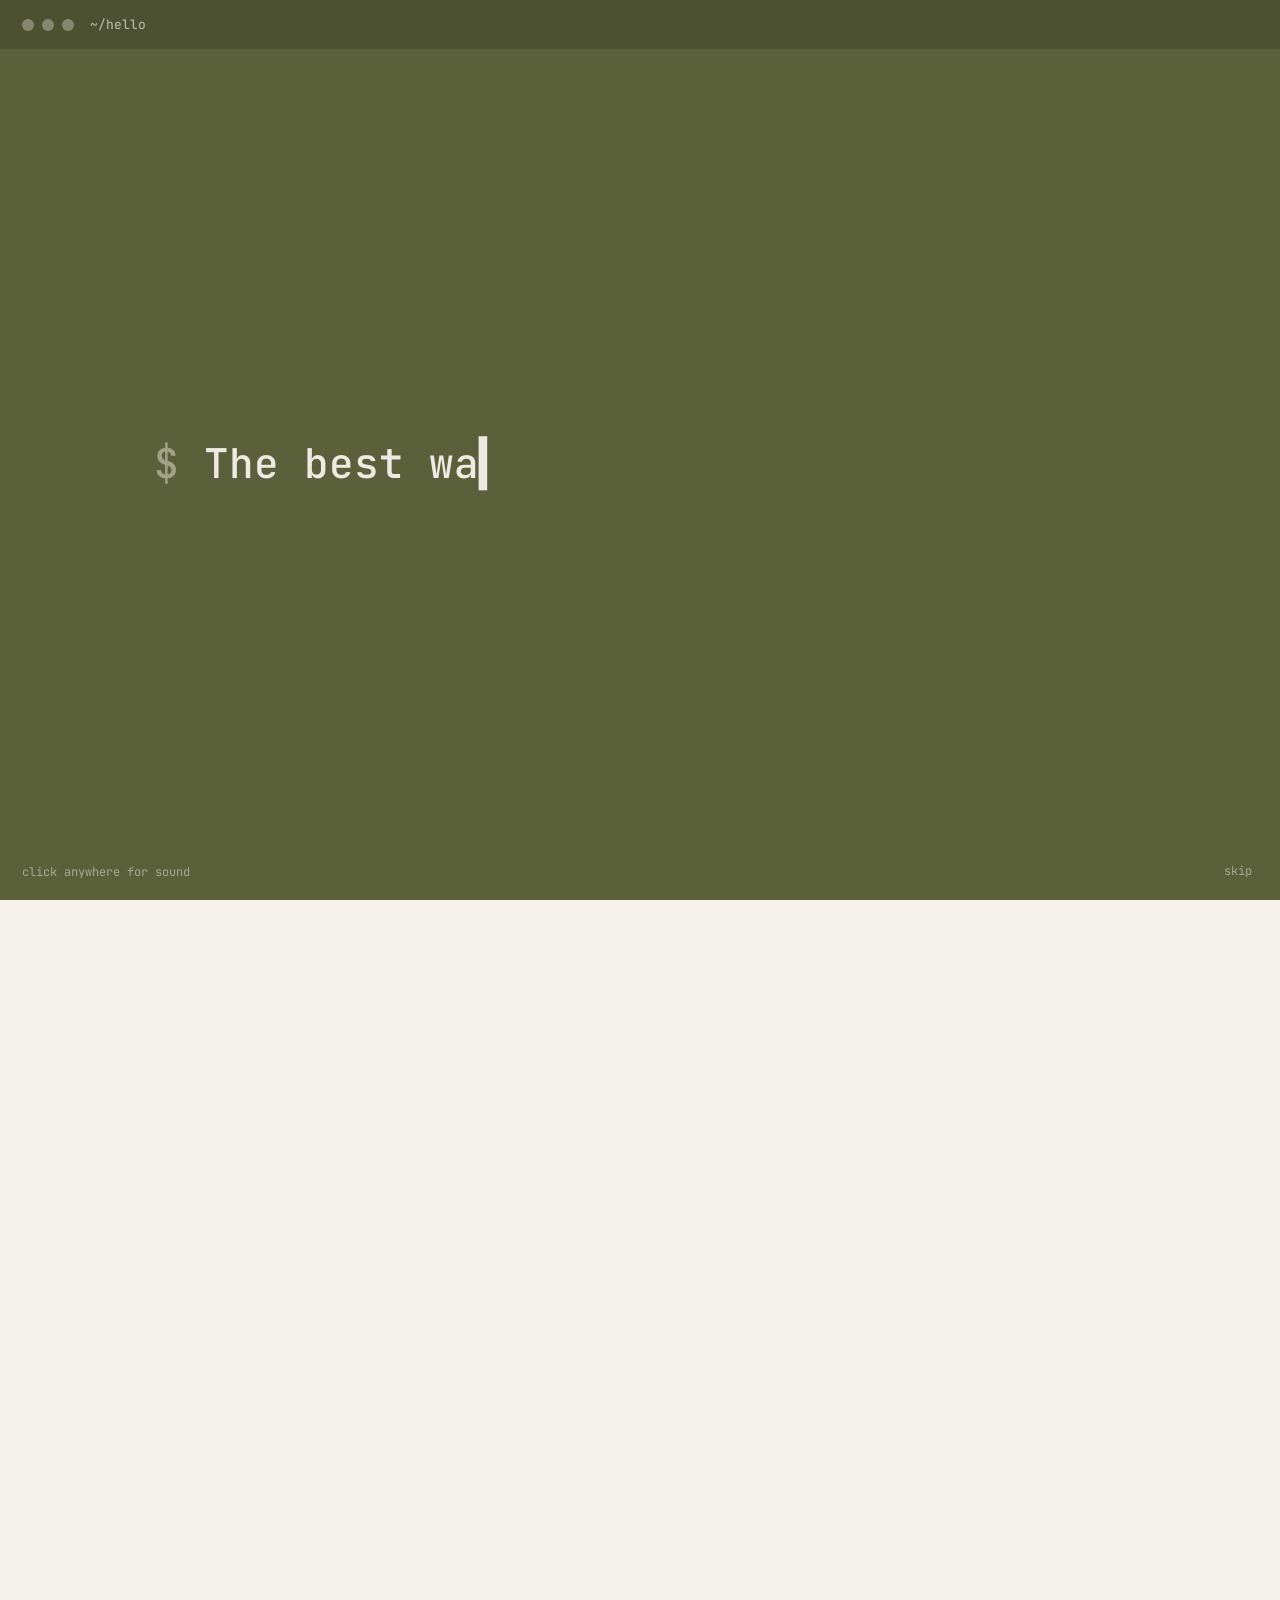
==== index.html @ f558d606 "Home: doors note adds 'then scroll to the bottom' Co-Authored-By: Claude Fable 5.1 <noreply@anthropi" ====
<!doctype html>
<html lang="en">
<head>
<meta charset="utf-8" />
<meta name="viewport" content="width=device-width, initial-scale=1" />
<title>Samahith</title>
<meta name="description" content="Samahith: biology, hardware, software. I like to learn new things." />
<meta property="og:type" content="website" />
<meta property="og:url" content="https://samahith.me/" />
<meta property="og:title" content="Samahith" />
<meta property="og:description" content="Samahith: biology, hardware, software. I like to learn new things." />
<meta property="og:image" content="https://samahith.me/assets/og.png" />
<meta property="og:image:width" content="1200" />
<meta property="og:image:height" content="630" />
<meta name="twitter:card" content="summary_large_image" />
<meta name="twitter:image" content="https://samahith.me/assets/og.png" />
<link rel="icon" href="data:image/svg+xml,%3Csvg xmlns='http://www.w3.org/2000/svg' viewBox='0 0 32 32'%3E%3Crect width='32' height='32' rx='7' fill='%235a613a'/%3E%3Ctext x='16' y='22' text-anchor='middle' font-family='monospace' font-size='16' fill='%23f3f1ea'%3E@%3C/text%3E%3C/svg%3E" />
<link rel="preconnect" href="https://fonts.googleapis.com" />
<link rel="preconnect" href="https://fonts.gstatic.com" crossorigin />
<link href="https://fonts.googleapis.com/css2?family=Anybody:wdth,wght@50..150,300..900&family=JetBrains+Mono:wght@400;500&family=Happy+Monkey&display=swap" rel="stylesheet" />
<link rel="stylesheet" href="css/site.css?v=73" />
<script>try{if(!sessionStorage.getItem("introSeen")||location.search.includes("intro"))document.documentElement.classList.add("intro-on")}catch(e){}</script>
</head>
<body>

<nav class="nav mono">
  <a href="#top" class="nav-home">samahith</a>
  <span class="nav-links">
    <a href="bio/" data-c="bio"><i></i>bio</a>
    <a href="hardware/" data-c="hw"><i></i>hardware</a>
    <a href="software/" data-c="sw"><i></i>software</a>
  </span>
</nav>

<div class="mn" id="mn">
  <button class="mn-btn" id="mn-btn" type="button" aria-label="Menu" aria-expanded="false" aria-controls="mn-list"><i></i><i></i><i></i></button>
  <ul class="mn-list" id="mn-list" hidden>
    <li><button type="button" data-p="changelog">Changelog</button></li>
    <li><button type="button" data-p="advice">Advice</button></li>
    <li><button type="button" data-p="important">Important</button></li>
    <li><button type="button" data-p="outlets">Intellectual outlets</button></li>
    <li><button type="button" data-p="words">Random words</button></li>
  </ul>
</div>
<!-- ───────────────────────────── home ───────────────────────────── -->
<header id="top" class="hero">
  <div class="hero-text">
    <div class="polaroids" aria-label="Photos">
      <figure class="pol p1"><img src="assets/polaroids/1.jpg?v=2" alt="" onerror="this.remove()" /></figure>
      <figure class="pol p2"><img src="assets/polaroids/2.jpg?v=2" alt="" onerror="this.remove()" /></figure>
      <figure class="pol p3"><img src="assets/polaroids/3.jpg?v=2" alt="" onerror="this.remove()" /></figure>
      <figure class="pol p4"><img src="assets/polaroids/4.jpg?v=2" alt="" onerror="this.remove()" /></figure>
      <figure class="pol p5"><img src="assets/polaroids/5.jpg?v=2" alt="" onerror="this.remove()" /></figure>
    </div>
    <p class="kicker mono">hi, i'm</p>
    <h1 id="name" aria-label="Samahith"><span class="line" data-word="Samahith">Samahith</span><svg class="swash" viewBox="0 0 600 60" preserveAspectRatio="none" aria-hidden="true"><path d="M6 38 C 90 18, 170 52, 250 34 S 400 16, 470 30 S 560 44, 594 22" /></svg><svg class="spark" viewBox="0 0 40 40" aria-hidden="true"><path d="M20 2 L22 17 L38 20 L22 23 L20 38 L18 23 L2 20 L18 17 Z" /></svg></h1>
    <p class="about"><b>I like to learn new things and build.</b></p>
    <p class="desc">Seattle/SF. ece @ uw. hmu if ur doing anything random or crazy. usually working out at the IMA, reading, or on some random side quest. <a class="mail" href="mailto:samahith@uw.edu">samahith@uw.edu</a></p>
    <p class="now"><span class="k mono">building:</span> <b>propel</b>, a marketing and finance workspace for small technical teams</p>
    <p class="demos"><span class="k mono">propel demos:</span> <a href="https://youtu.be/bILMYOQRC60" target="_blank" rel="noopener">demo 1 <span aria-hidden="true">↗</span></a> <span class="dot" aria-hidden="true">·</span> <a href="https://youtu.be/j19DnUUM4wg" target="_blank" rel="noopener">demo 2 <span aria-hidden="true">↗</span></a></p>
    <div class="links">
      <a class="pill" href="https://github.com/MowkE" target="_blank" rel="noopener"><svg viewBox="0 0 16 16" aria-hidden="true"><path fill="currentColor" d="M8 0C3.58 0 0 3.58 0 8c0 3.54 2.29 6.53 5.47 7.59.4.07.55-.17.55-.38 0-.19-.01-.82-.01-1.49-2.01.37-2.53-.49-2.69-.94-.09-.23-.48-.94-.82-1.13-.28-.15-.68-.52-.01-.53.63-.01 1.08.58 1.23.82.72 1.21 1.87.87 2.33.66.07-.52.28-.87.51-1.07-1.78-.2-3.64-.89-3.64-3.95 0-.87.31-1.59.82-2.15-.08-.2-.36-1.02.08-2.12 0 0 .67-.21 2.2.82.64-.18 1.32-.27 2-.27.68 0 1.36.09 2 .27 1.53-1.04 2.2-.82 2.2-.82.44 1.1.16 1.92.08 2.12.51.56.82 1.27.82 2.15 0 3.07-1.87 3.75-3.65 3.95.29.25.54.73.54 1.48 0 1.07-.01 1.93-.01 2.2 0 .21.15.46.55.38A8.013 8.013 0 0016 8c0-4.42-3.58-8-8-8z"/></svg>github</a>
      <a class="pill" id="linkedin" href="https://www.linkedin.com/in/samahith-thellakal-50a3a5290/" target="_blank" rel="noopener"><svg viewBox="0 0 16 16" aria-hidden="true"><path fill="currentColor" d="M0 1.15C0 .52.52 0 1.15 0h13.7C15.48 0 16 .52 16 1.15v13.7c0 .63-.52 1.15-1.15 1.15H1.15C.52 16 0 15.48 0 14.85V1.15zm4.94 12.24V6.17H2.54v7.22h2.4zM3.74 5.18c.84 0 1.36-.55 1.36-1.25-.02-.71-.52-1.25-1.34-1.25-.82 0-1.36.54-1.36 1.25 0 .7.52 1.25 1.33 1.25h.01zm4.91 8.21V9.36c0-.22.02-.43.08-.59.17-.43.57-.88 1.23-.88.87 0 1.21.66 1.21 1.63v3.87h2.4V9.25c0-2.22-1.18-3.25-2.76-3.25-1.28 0-1.84.7-2.16 1.2v.03h-.02l.02-.03V6.17h-2.4c.03.68 0 7.22 0 7.22h2.4z"/></svg>linkedin</a>
      <a class="pill" href="https://www.instagram.com/moke.o_o/" target="_blank" rel="noopener"><svg viewBox="0 0 16 16" aria-hidden="true"><rect x="1.5" y="1.5" width="13" height="13" rx="3.8" fill="none" stroke="currentColor" stroke-width="1.5"/><circle cx="8" cy="8" r="3" fill="none" stroke="currentColor" stroke-width="1.5"/><circle cx="11.9" cy="4.1" r="0.9" fill="currentColor"/></svg>instagram</a>
      <a class="pill resume" href="assets/samahith-resume.pdf" target="_blank" rel="noopener"><svg viewBox="0 0 16 16" aria-hidden="true"><path fill="none" stroke="currentColor" stroke-width="1.5" d="M4 1.5h5.5L13 5v9.5H4z M9.5 1.5V5H13 M6.5 8.5h4 M6.5 11h4"/></svg>resume</a>
    </div>
    <button class="sq-open" id="sq-open" type="button" aria-haspopup="dialog"><span>sidequest recs</span><b>pin one here →</b></button>
  </div>

  <div class="term" id="term">
    <div class="term-bar mono"><i></i><i></i><i></i><span>~/snoopy.gif</span></div>
    <img src="assets/snoopy.gif" alt="ASCII art Snoopy dancing" width="832" height="735" />
    <div class="term-foot mono"><span>$ my brain is shifting</span><span class="term-hint">click for a quote</span><span class="caret">▍</span></div>
  </div>

  <p class="doors-note" aria-hidden="true"><span>Pick one to see my full resume and projects in each field, then scroll to the bottom</span><svg viewBox="0 0 120 60"><path d="M6 10 C 40 6, 78 14, 96 44" /><path d="M84 40 L97 47 L99 32" /></svg></p>
  <div class="doors">
    <div class="door" data-c="bio"><span class="mono">01</span><b><a class="door-link" href="bio/">bio</a></b><ul class="wins"><li><a class="wl" href="https://www.sciencedirect.com/science/article/abs/pii/S0960894X25000721" target="_blank" rel="noopener">Publication</a> (IF 2.2)</li><li>Incoming publication, <i>Nature BME</i> (IF 26.3)</li><li><a class="wl" href="https://acs.digitellinc.com/p/s/discovery-synthesis-and-optimization-of-5-phenylisoxazole-based-covalent-inhibitors-targeting-g12c-mutant-kras-for-the-treatment-of-cancer-poster-board-607-606815" target="_blank" rel="noopener">3 conferences</a>: ACS, WCBSURC, SCCUR</li></ul><p class="door-cta">Click to see my resume <span aria-hidden="true">→</span></p></div>
    <div class="door" data-c="hw"><span class="mono">02</span><b><a class="door-link" href="hardware/">hardware</a></b><ul class="wins"><li><a class="wl" href="https://www.thebluealliance.com/team/9470" target="_blank" rel="noopener">FRC Einstein appearance</a> (5th in the world)</li><li><a class="wl" href="https://www.thebluealliance.com/team/9470" target="_blank" rel="noopener">Archimedes, SVDE and HMBDE winners</a> · NorCal DCMP finalist</li><li>Worked @ Founders Inc. startups</li></ul><p class="door-cta">Click to see my resume <span aria-hidden="true">→</span></p></div>
    <div class="door" data-c="sw"><span class="mono">03</span><b><a class="door-link" href="software/">software</a></b><ul class="wins"><li class="wins-note">Not many wins yet. That's gonna change soon tho.</li><li>Won DubHacks 2026 with Octaby, an assistive haptic wristband</li><li>YC 10% email · YC Startup School · a16z Speedrun Alpha interview</li><li>Worked @ 2 YC companies</li><li>Fun side projects and research</li></ul><p class="door-cta">Click to see my resume <span aria-hidden="true">→</span></p></div>
  </div>
</header>

<section class="also" aria-label="Also">
  <h2>Also</h2>
  <div class="also-grid">
    <div>
      <p class="also-k mono">service &amp; teaching</p>
      <ul>
        <li><b>Friends of Children with Special Needs</b> · Tutored classes with interactive methods and helped run a play, a musical and an advocacy fair. Grades 10–11.</li>
        <li><b>SpiritedPlayLabs</b> · Designed and set up monthly sensory playgrounds and tutored weekly through play. Grade 9.</li>
        <li><b>American Cancer Society club</b> · Cofounded the school chapter: monthly cancer-awareness posters and fundraisers with NHS and Oh Chai for a DIPG charity. Grades 11–12.</li>
        <li><b>Red Cross Club</b> · Outreach officer: blood drives, first-aid lessons and interschool events, 15 in all. Grades 9–10.</li>
      </ul>
    </div>
    <div>
      <p class="also-k mono">conferences &amp; stuff</p>
      <ul>
        <li><b>Published in <em>Bioorganic &amp; Medicinal Chemistry Letters</em></b> · coauthor, C-19 andrographolide analogs in colon and breast cancer cells (2025)</li>
        <li><b>Y Combinator Startup School 2026</b></li>
        <li><b>American Chemical Society Fall 2024</b> · poster on KRAS G12C inhibitors</li>
        <li><b>WCBSURC 2023</b> · presented at the West Coast Biological Sciences Undergraduate Research Conference</li>
        <li><b>Presidential Volunteer Service Award, Gold</b> · twice, for FCSN service in grades 10 and 11</li>
        <li><b>AP Scholar with Distinction</b></li>
        <li><b>National Honor Society</b> · member</li>
      </ul>
    </div>
  </div>
</section>
<section class="capsule" id="capsule" aria-label="Time capsule">
  <div class="cap-card">
    <svg class="cap-env" viewBox="0 0 160 110" aria-hidden="true"><rect x="4" y="8" width="152" height="98" rx="6" /><path d="M6 12 L80 64 L154 12" /><circle class="cap-seal" cx="80" cy="62" r="15" /><text x="80" y="67" text-anchor="middle">S</text></svg>
    <div class="cap-copy">
      <p class="cap-k mono">time capsule <span>·</span> sealed Oct 4, 2026</p>
      <h2>A letter to future me</h2>
      <p class="cap-count mono" aria-live="off"><span><b data-u="d">0</b>days</span><span><b data-u="h">00</b>hrs</span><span><b data-u="m">00</b>min</span><span><b data-u="s">00</b>sec</span></p>
      <p class="cap-foot mono">opens Oct 4, 2029. no peeking.</p>
    </div>
  </div>
</section>


<div class="sq" id="sq" hidden role="dialog" aria-modal="true" aria-labelledby="sq-h">
  <div class="sq-panel">
    <button class="sq-close" type="button" aria-label="Close sidequest recs">✕</button>
    <form class="sq-form" autocomplete="off">
      <label class="sq-field"><h2 id="sq-h">what sidequest shld we do yo</h2><textarea name="note" maxlength="280" rows="3" required></textarea></label>
      <input class="sq-hp" name="website" tabindex="-1" aria-hidden="true" />
      <div class="sq-row"><p class="sq-status" aria-live="polite"></p><button class="pill resume" type="submit">Pin it</button></div>
    </form>
    <div class="sq-board" aria-label="Sidequest recs"></div>
  </div>
</div>
<div class="sq mp" id="mp" hidden role="dialog" aria-modal="true" aria-labelledby="mp-h">
  <div class="sq-panel">
    <button class="sq-close" type="button" aria-label="Close">✕</button>
    <section data-p="changelog" hidden><h2>Changelog</h2><ol class="cl"><li><span class="cl-v mono">v0.0</span><p>spawned in</p></li><li class="cl-gap"><p>ill fill in everything in between later</p></li><li><span class="cl-v mono">vNOW</span><p>at UW mixing cool fields</p></li></ol></section>
    <section data-p="advice" hidden><h2>Advice</h2><p class="mp-end">still too immature lol, still finding myself and philosophy</p></section>
    <section data-p="important" hidden><h2>Important</h2><p class="mp-q"><b>List five things that are important to you.</b></p><ol class="mp-ol"><li>Sonder</li><li>Leg press</li><li>Pipette tips</li><li>Mom</li><li>Airpods</li><li>Risk-Theory</li></ol></section>
    <section data-p="words" hidden><h2>Random words</h2><p class="wd-k mono">The Dictionary of metarealizations</p><p class="wd-note">I made these words at like 3am like 2 years ago lol</p><article class="wd-card" aria-live="polite"><p class="wd-empty">Hit generate.</p></article><div class="wd-row"><button class="pill resume wd-go" type="button">Generate</button></div></section>
    <section data-p="outlets" hidden><h2>Intellectual outlets</h2><p class="mp-q"><b>List a selection of texts, resources, and outlets that have contributed to your intellectual development outside of academic courses, including but not limited to books, journals, websites, podcasts, essays, plays, presentations, videos, museums, and other content that you enjoy. [/100]</b></p><p class="mp-k mono">Books:</p><p class="mp-v">Dictionary of Obscure Sorrows, Consider the Lobster, Bhagavad Gita, White Nights, A Report to an Academy, Thinking Fast and Slow, The Myth of Sisyphus, The Death of the Author</p><p class="mp-k mono">Textbooks:</p><p class="mp-v">Janeway&#39;s Immunobiology, Photon to Neuron, Lehninger Principles of Biochemistry, Fundamentals of Neuroscience</p><p class="mp-k mono">Content/Shows/Podcasts:</p><p class="mp-v">One Piece, Vinland Saga, Neon Genesis Evangelion, Shawn Grows, MicrobeTV, This Week in Virology (TWIV), Oversimplified</p><p class="mp-k mono">Concepts:</p><p class="mp-v">Mono No Aware, Miyabi, Wabi-Sabi, Absurdism, Sonder, Freedom</p><p class="mp-k mono">Discord Servers:</p><p class="mp-v">Meditation Mind, Biocord, Psych Den, Sisyphus55, Blender Community</p><p class="mp-end">People who introduce me to new ways of thinking and seeing change my life.</p></section>
  </div>
</div>
<script src="js/intro.js?v=13"></script>
<script src="js/woodstock.js?v=14"></script>
<script src="js/capsule.js?v=1"></script>
<script src="js/sidequests.js?v=6"></script>
<script src="js/words.js?v=1"></script>
<script src="js/menu.js?v=3"></script>
<script type="module" src="js/site.js?v=7"></script>
</body>
</html>
---- css/site.css ----
/* Samahith Thellakal — the portfolio.
   Home is paper and olive: the olive is lifted straight from the Snoopy
   gif on my GitHub, so the site starts where the profile does. Each
   chapter then gets its own room: bio is dark cytoplasm with pink cells,
   hardware is the bright CAD bench HighTide was drawn on (team orange
   and teal), software is a night sea of code. Anybody is the display
   face because its width axis can breathe; JetBrains Mono labels. */

:root {
  --paper: #f3f1ea;
  --paper-2: #e9e6dc;
  --ink: #17171a;
  --ink-2: #55544f;
  --ink-3: #8c8a82;
  --olive: #5a613a;
  --olive-2: #7d8552;
  --bio: #ff5c93;
  --bio-bg: #16080f;
  --hw: #c8502b;
  --teal: #2e8a8f;
  --sw: #6d8bff;
  --sw-bg: #07090f;
  --display: 'Anybody', 'Arial Narrow', sans-serif;
  --mono: 'JetBrains Mono', ui-monospace, 'SF Mono', Menlo, monospace;
  --sans: -apple-system, BlinkMacSystemFont, 'Segoe UI', Inter, Roboto, sans-serif;
  --spring: cubic-bezier(0.32, 0.72, 0, 1);
}

* { box-sizing: border-box; }
html { scroll-behavior: smooth; background: var(--paper); }
body { margin: 0; color: var(--ink); font: 400 16px/1.55 var(--sans); -webkit-font-smoothing: antialiased; overflow-x: hidden; }
a { color: inherit; text-decoration: none; }
.mono { font-family: var(--mono); }
:focus-visible { outline: 2px solid var(--olive); outline-offset: 3px; border-radius: 6px; }
canvas { display: block; }

/* ── nav ─────────────────────────────────────────── */
.nav {
  position: fixed; z-index: 20; top: 14px; left: 50%; transform: translateX(-50%);
  display: flex; align-items: center; gap: 22px;
  padding: 7px 8px 7px 18px; border-radius: 999px;
  background: rgba(243, 241, 234, 0.72);
  backdrop-filter: blur(16px) saturate(1.6); -webkit-backdrop-filter: blur(16px) saturate(1.6);
  box-shadow: 0 0 0 1px rgba(23, 23, 26, 0.08), 0 8px 30px rgba(0, 0, 0, 0.08);
  font-size: 12px; letter-spacing: 0.04em;
  transition: background 300ms ease, color 300ms ease, box-shadow 300ms ease;
}
.nav.dark { background: rgba(20, 20, 24, 0.6); color: #eceae3; box-shadow: 0 0 0 1px rgba(255, 255, 255, 0.1), 0 8px 30px rgba(0, 0, 0, 0.3); }
.nav-home { font-weight: 500; }
.nav-links { display: flex; gap: 2px; }
.nav-links a { display: flex; align-items: center; gap: 7px; padding: 6px 12px; border-radius: 999px; transition: background 160ms ease; }
.nav-links a:hover, .nav-links a.on { background: rgba(127, 127, 127, 0.14); }
.nav-links i { width: 7px; height: 7px; border-radius: 50%; }
[data-c='bio'] i, .door[data-c='bio'] { --c: var(--bio); }
[data-c='hw'] i, .door[data-c='hw'] { --c: var(--hw); }
[data-c='sw'] i, .door[data-c='sw'] { --c: var(--sw); }
.nav-links i { background: var(--c); }

/* ── hero ────────────────────────────────────────── */
.hero {
  min-height: 100vh; padding: 110px 6vw 48px;
  display: grid; grid-template-columns: minmax(0, 1.25fr) minmax(0, 1fr);
  grid-template-areas: 'text term' 'doors doors';
  gap: 40px 5vw; align-items: center;
}
.hero-text { grid-area: text; }
.kicker { font-size: 12px; letter-spacing: 0.12em; text-transform: uppercase; color: var(--ink-3); margin: 0 0 10px; }
h1 {
  font-family: var(--display); font-weight: 800; font-size: clamp(52px, 8.2vw, 132px);
  line-height: 0.86; letter-spacing: -0.02em; margin: 0; cursor: default;
}
h1 .line { display: block; white-space: nowrap; }
h1 .ch { display: inline-block; font-variation-settings: 'wdth' var(--w, 100); transition: font-variation-settings 380ms var(--spring), color 300ms ease; }
.about { font-size: 18px; color: var(--ink-2); max-width: 42ch; margin: 26px 0 26px; text-wrap: pretty; }
.links { display: flex; flex-wrap: wrap; gap: 10px; }
.pill {
  display: inline-flex; align-items: center; gap: 9px; padding: 11px 18px; border-radius: 999px;
  background: var(--ink); color: var(--paper); font: 500 13px var(--mono); letter-spacing: 0.02em;
  transition: transform 200ms var(--spring), background 200ms ease;
}
.pill svg { width: 15px; height: 15px; }
.pill:hover { background: var(--olive); transform: translateY(-2px); }
.pill:active { transform: scale(0.97); }
.pill.ghost { background: transparent; color: var(--ink); box-shadow: inset 0 0 0 1.5px var(--ink); }
.pill.ghost:hover { background: var(--ink); color: var(--paper); }

.term {
  grid-area: term; background: var(--olive); border-radius: 18px; overflow: hidden;
  box-shadow: 0 30px 70px -20px rgba(58, 64, 30, 0.55), 0 0 0 1px rgba(0, 0, 0, 0.08);
  transform: perspective(900px) rotateX(var(--rx, 0deg)) rotateY(var(--ry, 0deg));
  transition: transform 500ms var(--spring); will-change: transform;
}
.term-bar { display: flex; align-items: center; gap: 7px; padding: 12px 16px; background: rgba(0, 0, 0, 0.16); color: rgba(243, 241, 234, 0.7); font-size: 11.5px; }
.term-bar i { width: 11px; height: 11px; border-radius: 50%; background: rgba(243, 241, 234, 0.35); }
.term-bar span { margin-left: 8px; }
.term img { display: block; width: 100%; height: auto; image-rendering: pixelated; }
.term-foot { display: flex; justify-content: space-between; padding: 10px 16px 13px; color: #eceae3; font-size: 13px; }
.caret { animation: blink 1s steps(1) infinite; }
@keyframes blink { 50% { opacity: 0; } }

.doors { grid-area: doors; display: grid; grid-template-columns: repeat(3, 1fr); gap: 14px; }
.door {
  position: relative; overflow: hidden; padding: 22px 22px 24px; border-radius: 16px;
  background: var(--paper-2); display: grid; gap: 6px;
  transition: transform 260ms var(--spring), color 260ms ease;
}
.door::before { content: ''; position: absolute; inset: 0; background: var(--c); transform: translateY(101%); transition: transform 420ms var(--spring); }
.door > * { position: relative; }
.door span { font-size: 12px; color: var(--ink-3); transition: color 260ms ease; }
.door b { font-family: var(--display); font-size: 40px; font-weight: 750; line-height: 1; font-variation-settings: 'wdth' 100; transition: font-variation-settings 420ms var(--spring); }
.door em { font-style: normal; color: var(--ink-2); font-size: 14px; transition: color 260ms ease; }
.door:hover { color: #fff; transform: translateY(-4px); }
.door:hover::before { transform: none; }
.door:hover b { font-variation-settings: 'wdth' 150; }
.door:hover span, .door:hover em { color: rgba(255, 255, 255, 0.82); }

/* ── chapters ────────────────────────────────────── */
.chapter { position: relative; }
.chapter h2 { font-family: var(--display); font-weight: 800; font-size: clamp(46px, 7.5vw, 104px); line-height: 0.9; letter-spacing: -0.02em; margin: 0 0 20px; }
.blurb { max-width: 40ch; font-size: 17px; margin: 0 0 18px; text-wrap: pretty; }
.hint { font-size: 12px; letter-spacing: 0.06em; }

.bio { background: var(--bio-bg); color: #f5e6ec; min-height: 100vh; }
.bio #cells, .sw #code { position: absolute; inset: 0; width: 100%; height: 100%; }
.bio .chapter-head, .sw .chapter-head { position: relative; z-index: 1; padding: 22vh 6vw 0; pointer-events: none; }
.bio .blurb { color: rgba(245, 230, 236, 0.74); }
.bio .kicker, .bio .hint { color: var(--bio); }
.bio h2 span { color: var(--bio); }

.shelf { position: relative; z-index: 1; display: grid; grid-template-columns: repeat(auto-fill, minmax(260px, 1fr)); gap: 14px; padding: 12vh 6vw 10vh; }
.shelf:empty::before {
  content: attr(data-empty); display: block; padding: 22px; border-radius: 14px;
  font: 500 12.5px var(--mono); letter-spacing: 0.03em; opacity: 0.6;
  box-shadow: inset 0 0 0 1.5px currentColor; box-shadow: inset 0 0 0 1px rgba(127, 127, 127, 0.45);
  max-width: 360px;
}
.bio .shelf { padding-top: 34vh; }

/* hardware: a tall scroll track with a pinned bench */
.hw { background: var(--paper); }
.build { height: 700vh; }
.build-stage { position: sticky; top: 0; height: 100vh; overflow: hidden; }
#robot { position: absolute; inset: 0; width: 100%; height: 100%; }
.build-copy { position: absolute; left: 6vw; top: 18vh; max-width: 360px; pointer-events: none; }
.hw .kicker { color: var(--hw); }
.hw h2 { color: var(--ink); }
.hw .blurb { color: var(--ink-2); }
.stage-card {
  display: grid; gap: 4px; margin-top: 26px; padding: 16px 18px 18px; border-radius: 14px;
  background: rgba(255, 255, 255, 0.72); backdrop-filter: blur(10px); -webkit-backdrop-filter: blur(10px);
  box-shadow: 0 0 0 1px rgba(23, 23, 26, 0.08), 0 10px 30px rgba(0, 0, 0, 0.06);
  pointer-events: auto;
}
.stage-n { font-size: 11px; color: var(--teal); letter-spacing: 0.1em; }
.stage-card b { font-family: var(--display); font-size: 30px; font-weight: 750; line-height: 1.05; }
.stage-card em { font-style: normal; color: var(--ink-2); font-size: 14px; }
.stage-card.pop { animation: pop 420ms var(--spring); }
@keyframes pop { from { transform: translateY(6px) scale(0.98); opacity: 0.4; } }
.progress { position: absolute; left: 6vw; right: 6vw; bottom: 92px; height: 2px; background: rgba(23, 23, 26, 0.08); border-radius: 2px; }
.progress i { display: block; height: 100%; width: 0; background: linear-gradient(90deg, var(--teal), var(--hw)); border-radius: 2px; }
.subnav {
  position: absolute; left: 50%; bottom: 26px; transform: translateX(-50%);
  display: flex; gap: 2px; padding: 5px; border-radius: 999px; background: #fff;
  box-shadow: 0 0 0 1px rgba(23, 23, 26, 0.1), 0 10px 30px rgba(0, 0, 0, 0.08);
  max-width: calc(100vw - 24px); overflow-x: auto; scrollbar-width: none;
}
.subnav button {
  font: 500 11.5px var(--mono); letter-spacing: 0.12em; text-transform: uppercase; white-space: nowrap;
  padding: 10px 16px; border: 0; border-radius: 999px; background: none; color: var(--ink-2); cursor: pointer;
  transition: background 200ms ease, color 200ms ease;
}
.subnav button:hover { color: var(--ink); }
.subnav button.on { background: var(--teal); color: #fff; }
.hw .shelf { color: var(--ink); padding-top: 4vh; }

/* software */
.sw { background: var(--sw-bg); color: #e6e9f5; min-height: 100vh; }
.sw .kicker { color: var(--sw); }
.sw .blurb { color: rgba(230, 233, 245, 0.7); }
.sw .shelf { padding-top: 30vh; }
.card {
  display: grid; gap: 8px; padding: 22px; border-radius: 16px; min-height: 190px; align-content: start;
  background: rgba(20, 24, 40, 0.62); backdrop-filter: blur(12px); -webkit-backdrop-filter: blur(12px);
  box-shadow: inset 0 0 0 1px rgba(255, 255, 255, 0.09);
  transition: transform 260ms var(--spring), box-shadow 260ms ease;
}
a.card:hover { transform: translateY(-4px); box-shadow: inset 0 0 0 1px var(--sw), 0 20px 50px -20px rgba(109, 139, 255, 0.6); }
.card-k { font-size: 11px; letter-spacing: 0.12em; text-transform: uppercase; color: var(--sw); }
.card b { font-family: var(--display); font-size: 30px; font-weight: 750; line-height: 1; }
.card em { font-style: normal; font-size: 14px; color: rgba(230, 233, 245, 0.66); }
.card-go { margin-top: auto; font: 500 12px var(--mono); color: var(--sw); }
.card.empty { background: transparent; box-shadow: inset 0 0 0 1px rgba(255, 255, 255, 0.14); opacity: 0.7; }

.foot { display: flex; justify-content: space-between; flex-wrap: wrap; gap: 12px; padding: 26px 6vw 30px; background: var(--sw-bg); color: rgba(230, 233, 245, 0.45); font-size: 12px; }
.foot a:hover { color: #fff; }

/* ── small screens ───────────────────────────────── */
@media (max-width: 860px) {
  .nav { gap: 8px; padding-left: 14px; }
  .nav-links a { padding: 6px 8px; }
  .hero { grid-template-columns: minmax(0, 1fr); grid-template-areas: 'text' 'term' 'doors'; padding-top: 96px; }
  .doors { grid-template-columns: 1fr; }
  .build-copy { top: 90px; left: 20px; right: 20px; max-width: none; }
  .build-copy .blurb { display: none; }
  .stage-card { margin-top: 12px; }
  .progress { bottom: 84px; }
}
@media (prefers-reduced-motion: reduce) {
  html { scroll-behavior: auto; }
  .term, .door, .door::before, .pill, h1 .ch { transition: none; }
  .caret { animation: none; }
}

/* the name, drawn in Snoopy's ASCII */
h1#name { position: relative; display: inline-block; }
h1 .ch.glyph { text-align: center; color: var(--olive); font-family: var(--mono); font-variation-settings: normal; font-weight: 500; }
.swash { position: absolute; left: 0; right: 0; bottom: -0.16em; width: 100%; height: 0.22em; overflow: visible; pointer-events: none; }
.swash path { fill: none; stroke: var(--olive); stroke-width: 7; stroke-linecap: round; stroke-dasharray: 700; stroke-dashoffset: 700; animation: draw 1.1s var(--spring) 0.9s forwards; }
@keyframes draw { to { stroke-dashoffset: 0; } }
.spark { position: absolute; right: -0.34em; top: -0.08em; width: 0.3em; height: 0.3em; fill: #c8321e; opacity: 0; transform: scale(0.3) rotate(-30deg); animation: spark-in 600ms var(--spring) 1.6s forwards, twinkle 3.2s ease-in-out 2.4s infinite; }
@keyframes spark-in { to { opacity: 1; transform: scale(1) rotate(0deg); } }
@keyframes twinkle { 50% { transform: scale(0.72) rotate(45deg); } }
.about b { font-weight: 650; color: var(--ink); }
@media (prefers-reduced-motion: reduce) { .swash path { animation: none; stroke-dashoffset: 0; } .spark { animation: none; opacity: 1; transform: none; } }

/* ── intro: the terminal types a quote, then flies into the Snoopy card ── */
#intro {
  position: fixed; inset: 0; z-index: 100; background: var(--olive); color: #eceae3;
  display: flex; flex-direction: column; cursor: pointer;
  transition: transform 850ms var(--spring), border-radius 850ms var(--spring);
}
#intro .i-bar { display: flex; align-items: center; gap: 8px; padding: 16px 22px; background: rgba(0, 0, 0, 0.16); font: 13px var(--mono); color: rgba(243, 241, 234, 0.7); transition: opacity 300ms ease; }
#intro .i-bar i { width: 12px; height: 12px; border-radius: 50%; background: rgba(243, 241, 234, 0.35); }
#intro .i-bar span { margin-left: 8px; }
#intro .i-body { flex: 1; display: flex; flex-direction: column; justify-content: center; padding: 0 12vw; transition: opacity 250ms ease; }
#intro .i-q { font: 500 clamp(22px, 3.2vw, 44px)/1.35 var(--mono); margin: 0; max-width: 32ch; }
#intro .i-pr { color: rgba(243, 241, 234, 0.45); }
#intro .i-caret { animation: blink 1s steps(1) infinite; }
#intro .i-by { font: 15px var(--mono); color: rgba(243, 241, 234, 0.6); margin: 22px 0 0; opacity: 0; transform: translateY(6px); transition: opacity 500ms ease, transform 500ms var(--spring); }
#intro .i-by.on { opacity: 1; transform: none; }
#intro .i-skip { position: absolute; right: 22px; bottom: 20px; font: 12px var(--mono); color: rgba(243, 241, 234, 0.5); background: none; border: 0; cursor: pointer; }
#intro.leaving .i-body, #intro.leaving .i-skip { opacity: 0; }
html.intro-on body { overflow: hidden; }
html.intro-on .hero-text, html.intro-on .doors, html.intro-on .nav, html.intro-on .also { opacity: 0; }
.hero-text, .doors, .nav { transition: opacity 600ms ease 250ms; }
#intro .i-sound { position: absolute; left: 22px; bottom: 20px; font: 12px var(--mono); color: rgba(243, 241, 234, 0.5); animation: pulse-soft 2.4s ease-in-out infinite; }
@keyframes pulse-soft { 50% { opacity: 0.45; } }
#intro.leaving .i-sound { opacity: 0; }

/* woodstock follows the cursor over the Snoopy card; the card replays the intro */
.term { position: relative; cursor: pointer; }
.woodstock {
  position: absolute; left: 0; top: 0; pointer-events: none; z-index: 2;
  opacity: 0; transition: opacity 250ms ease; will-change: transform; transform-origin: 50% 50%;
  filter: drop-shadow(0 2px 3px rgba(0, 0, 0, 0.25));
}
.woodstock.on { opacity: 1; }
.term-hint { margin-left: auto; margin-right: 12px; font-size: 11px; opacity: 0; transition: opacity 250ms ease; color: rgba(243, 241, 234, 0.6); }
.term:hover .term-hint { opacity: 1; }
.now { margin: -8px 0 6px; max-width: 46ch; font-size: 16px; line-height: 1.55; color: #45443f; text-wrap: pretty; }
.demos { margin: 0 0 22px; font-size: 16px; line-height: 1.55; color: #45443f; }
.demos .k { font-size: 13px; letter-spacing: 0.04em; color: var(--olive); }
.demos a { color: var(--ink); font-weight: 600; text-decoration: underline; text-decoration-color: var(--olive); text-underline-offset: 3px; white-space: nowrap; }
.demos a:hover { color: var(--olive); }
.demos .dot { color: var(--ink-3); margin: 0 2px; }
.now .k { font-size: 13px; letter-spacing: 0.04em; color: var(--olive); }
.now b { font-weight: 650; color: var(--ink); }
.desc { margin: -6px 0 14px; max-width: 46ch; font-size: 16px; line-height: 1.55; color: #45443f; }
.pill.resume { background: var(--olive); }
.pill.resume:hover { background: var(--ink); }

/* the name, in Happy Monkey */
h1#name { font-family: 'Happy Monkey', var(--display); font-weight: 400; letter-spacing: 0; line-height: 0.95; }
h1#name .ch { font-variation-settings: normal; }
.desc .mail { color: var(--ink); font-weight: 600; text-decoration: underline; text-decoration-color: var(--olive); text-underline-offset: 3px; white-space: nowrap; }
.desc .mail:hover { color: var(--olive); }

/* also: everything that isn't a room */
.also { padding: 24px 6vw 6vh; }
.also h2 { margin: 0 0 22px; font: 800 clamp(32px, 4vw, 48px)/1 var(--display); font-stretch: 120%; letter-spacing: -0.02em; }
.also-grid { display: grid; grid-template-columns: 1.3fr 1fr; gap: 36px; }
.also-k { margin: 0 0 12px; padding-bottom: 8px; font-size: 12px; letter-spacing: 0.06em; color: #6b6a63; border-bottom: 1px solid rgba(23, 23, 26, 0.12); }
.also ul { list-style: none; margin: 0; padding: 0; display: grid; gap: 12px; }
.also li { font-size: 15px; line-height: 1.5; color: #45443f; }
.also li b { color: var(--ink); font-weight: 650; }
@media (max-width: 900px) { .also-grid { grid-template-columns: 1fr; } }

/* ════════ keycaps: every button is a key you press ════════
   The site opens by typing, so its controls are keys: a slightly rounded cap with a
   visible bottom edge that travels down when pressed. Options that are "on" stay
   latched down. Containers are trays, not capsules (tray radius = key radius + padding). */
:root { --key-r: 7px; --key-travel: 3px; }
.nav { border-radius: 14px; padding: 6px 6px 6px 16px; }
.nav-links { gap: 4px; }
.nav-links a { border-radius: var(--key-r); min-height: 32px; padding: 6px 12px; transition: background 150ms ease, transform 120ms cubic-bezier(0.32, 0.72, 0, 1), box-shadow 120ms ease; }
.nav-links a:hover { background: rgba(127, 127, 127, 0.1); }
.nav-links a.on { background: #fff; color: var(--ink); box-shadow: 0 0 0 1px rgba(23, 23, 26, 0.16), 0 1px 0 rgba(23, 23, 26, 0.22); transform: translateY(1px); }
.nav.dark .nav-links a.on { background: rgba(255, 255, 255, 0.16); color: inherit; box-shadow: 0 0 0 1px rgba(255, 255, 255, 0.14), 0 1px 0 rgba(0, 0, 0, 0.5); }
.nav-links a:active { transform: translateY(2px); }

.pill {
  border-radius: var(--key-r); min-height: 44px; padding: 0 16px; background: #fbfaf6; color: var(--ink);
  border: 1px solid rgba(23, 23, 26, 0.22); box-shadow: 0 var(--key-travel) 0 #c9c5b8, inset 0 1px 0 #fff;
  transition: transform 120ms cubic-bezier(0.32, 0.72, 0, 1), box-shadow 120ms ease, background 150ms ease;
}
.pill:hover { background: #fff; transform: none; }
.pill:active { transform: translateY(var(--key-travel)); box-shadow: 0 0 0 #c9c5b8, inset 0 1px 0 #fff; }
.pill.resume { background: var(--olive); color: #fff; border-color: #3e4426; box-shadow: 0 var(--key-travel) 0 #3e4426, inset 0 1px 0 rgba(255, 255, 255, 0.18); }
.pill.resume:hover { background: #646b41; }
.pill.resume:active { box-shadow: 0 0 0 #3e4426, inset 0 1px 0 rgba(255, 255, 255, 0.18); }
.pill.ghost { background: transparent; box-shadow: none; }

.subnav { border-radius: 14px; gap: 6px; padding: 7px 7px 10px; }
.subnav button { font: 500 12.5px var(--mono); letter-spacing: 0; text-transform: none; border-radius: var(--key-r); min-height: 40px; padding: 0 14px;
  background: #fbfaf6; color: var(--ink-2); box-shadow: 0 0 0 1px rgba(23, 23, 26, 0.16), 0 var(--key-travel) 0 #d4d0c4;
  transition: transform 120ms cubic-bezier(0.32, 0.72, 0, 1), box-shadow 120ms ease, background 150ms ease, color 150ms ease; }
.subnav button:hover { color: var(--ink); background: #fff; }
.subnav button:active, .subnav button.on { transform: translateY(2px); }
.subnav button.on { background: var(--teal); color: #fff; box-shadow: 0 0 0 1px #1f6266, 0 1px 0 #1f6266; }
@media (prefers-reduced-motion: reduce) { .pill:active, .subnav button:active, .subnav button.on, .nav-links a.on, .nav-links a:active { transform: none; } }

/* wins under each door */
.door .wins { list-style: none; margin: 14px 0 0; padding: 0; display: grid; gap: 6px; font-size: 14.5px; line-height: 1.4; color: var(--ink-2); transition: color 260ms ease; }
.door .wins li { padding-left: 14px; position: relative; }
.door .wins li::before { content: ''; position: absolute; left: 0; top: 0.58em; width: 6px; height: 6px; border-radius: 1px; background: var(--c); transition: background 260ms ease; }
.door .wins .wins-note { padding-left: 0; font-style: italic; color: var(--ink); }
.door .wins .wins-note::before { display: none; }
.door:hover .wins, .door:hover .wins .wins-note { color: rgba(255, 255, 255, 0.92); }
.door:hover .wins li::before { background: #fff; }
.door { justify-content: flex-start; align-content: start; } .door b { margin-top: 6px; }
.door { grid-template-rows: auto auto 1fr auto; }
.door .door-cta { margin: 16px 0 0; align-self: end; display: flex; align-items: center; gap: 6px; font-size: 13px; font-weight: 500; color: var(--ink-3); transition: color 260ms ease; }
.door .door-cta span { display: inline-block; font-size: inherit; color: inherit; transition: transform 300ms var(--spring), color 260ms ease; }
.door:hover .door-cta { color: #fff; }
.door:hover .door-cta span { transform: translateX(5px); color: inherit; }

/* a hand-drawn nudge toward the three rooms */
.hero { position: relative; }
.doors-note { position: absolute; grid-area: doors; align-self: start; justify-self: start; margin: -58px 0 0 calc(50% - 300px); display: flex; align-items: flex-start; gap: 4px; pointer-events: none;
  font: 400 22px/1 'Happy Monkey', var(--sans); color: var(--olive); transform: rotate(-3deg); }
.doors-note svg { width: 86px; height: 44px; margin-top: 4px; fill: none; stroke: var(--olive); stroke-width: 2.4; stroke-linecap: round; stroke-linejoin: round; }
html.intro-on .doors-note { opacity: 0; }
@media (max-width: 900px) { .doors-note { position: static; margin: 0 0 -6px 4px; font-size: 19px; } .doors-note svg { width: 64px; height: 34px; } }
/* polaroids above the name: faded until you hover. Drop photos in assets/polaroids/1.jpg, 2.jpg, 3.jpg */
.polaroids { position: relative; height: 150px; margin: 0 0 22px; }
.pol { position: absolute; top: 0; margin: 0; width: 118px; padding: 7px 7px 24px; background: #ebe8e0; border-radius: 2px;
  box-shadow: 0 1px 0 rgba(23, 23, 26, 0.08), 0 10px 22px -14px rgba(23, 23, 26, 0.45); opacity: 0.55; filter: saturate(0.25) sepia(0.25);
  transition: transform 320ms cubic-bezier(0.32, 0.72, 0, 1), opacity 250ms ease, filter 250ms ease, box-shadow 250ms ease; }
.pol::before { content: ''; display: block; aspect-ratio: 1; background: #1b1b1d; }
.pol img { position: absolute; left: 7px; top: 7px; width: calc(100% - 14px); aspect-ratio: 1; object-fit: cover; display: block; }
.pol.p1 { left: 0; transform: rotate(-9deg); }
.pol.p2 { left: 92px; top: 10px; transform: rotate(6deg); z-index: 1; }
.pol.p3 { left: 190px; top: 2px; transform: rotate(-3deg); }
.pol:hover { opacity: 1; filter: none; z-index: 3; transform: rotate(0deg) translateY(-6px) scale(1.06); box-shadow: 0 1px 0 rgba(23, 23, 26, 0.08), 0 22px 40px -16px rgba(23, 23, 26, 0.5); }
@media (max-width: 900px) { .polaroids { height: 120px; } .pol { width: 92px; padding: 5px 5px 18px; } .pol img { left: 5px; top: 5px; width: calc(100% - 10px); } .pol.p2 { left: 72px; } .pol.p3 { left: 148px; } }
@media (prefers-reduced-motion: reduce) { .pol { transition: opacity 200ms, filter 200ms; } .pol:hover { transform: none; } }

/* five polaroids in a loose row, none overlapping */
.polaroids { display: flex; gap: 26px; height: auto; align-items: flex-start; padding: 6px 4px 0; }
.pol, .pol.p1, .pol.p2, .pol.p3 { position: relative; left: auto; top: auto; flex: none; width: 112px; }
.pol img { left: 7px; top: 7px; }
.pol.p1 { transform: rotate(-6deg); }
.pol.p2 { transform: rotate(4deg) translateY(8px); }
.pol.p3 { transform: rotate(-2deg) translateY(2px); }
.pol.p4 { transform: rotate(5deg) translateY(10px); }
.pol.p5 { transform: rotate(-4deg) translateY(3px); }
.pol:hover { transform: rotate(0deg) translateY(-6px) scale(1.06); }
@media (max-width: 900px) {
  .polaroids { gap: 14px; overflow-x: auto; padding: 6px 4px 14px; scrollbar-width: none; }
  .pol, .pol.p1, .pol.p2, .pol.p3 { width: 88px; }
}
/* the photos are faded in the files themselves; the frames just sit at rest and lift on hover */
.pol { opacity: 0.92; filter: none; }
.pol::before { background: #efe9dd; }
.pol:hover { opacity: 1; filter: none; }
.doors-note { margin-left: 4px; margin-top: -54px; font-size: 21px; }
.hero { row-gap: 66px; } .doors-note { margin-top: -50px; }

/* ── time capsule: a sealed letter with a three-year countdown ── */
.capsule { padding: 0 6vw 12vh; }
.cap-card { display: flex; align-items: center; gap: clamp(20px, 4vw, 48px); max-width: 860px; padding: 26px clamp(20px, 3vw, 34px);
  background: #fbfaf6; border: 1px solid rgba(23, 23, 26, 0.14); border-radius: 14px; box-shadow: 0 4px 0 #d9d5c8; }
.cap-env { flex: none; width: clamp(110px, 14vw, 160px); transform: rotate(-4deg); }
.cap-env rect, .cap-env path { fill: var(--paper-2); stroke: var(--ink-2); stroke-width: 1.6; stroke-linejoin: round; }
.cap-env path { fill: none; }
.cap-env .cap-seal { fill: var(--olive); stroke: #3e4426; stroke-width: 1.5; }
.cap-env text { font: 700 15px var(--display); fill: #f3f1ea; }
.cap-k { margin: 0 0 6px; font-size: 12px; letter-spacing: 0.06em; color: #6b6a63; }
.cap-k span { opacity: 0.5; }
.cap-copy h2 { margin: 0 0 14px; font: 800 clamp(24px, 3vw, 34px)/1.05 var(--display); font-stretch: 115%; letter-spacing: -0.02em; }
.cap-count { display: flex; flex-wrap: wrap; gap: 8px; margin: 0 0 12px; }
.cap-count span { display: grid; justify-items: center; min-width: 64px; padding: 8px 10px 7px; border-radius: var(--key-r, 7px); background: var(--ink); color: #9a9888; font-size: 10.5px; letter-spacing: 0.08em; text-transform: uppercase; }
.cap-count b { font: 500 24px/1.1 var(--mono); color: #f3f1ea; letter-spacing: 0; font-variant-numeric: tabular-nums; }
.cap-foot { margin: 0; font-size: 12.5px; color: var(--ink-3); }
html.intro-on .capsule { opacity: 0; }
@media (max-width: 600px) { .cap-card { flex-direction: column; align-items: flex-start; } .cap-count span { min-width: 56px; } }

/* ── sidequest recs: a sticky note on home opens a board of visitor notes ── */
.sq-open { display: inline-grid; justify-items: start; gap: 2px; margin-top: 26px; padding: 12px 18px 14px; border: 0; cursor: pointer;
  background: #e6d488; color: #3e4426; font: 400 15px/1.15 'Happy Monkey', var(--sans); text-align: left;
  transform: rotate(-2.5deg); box-shadow: 0 1px 0 rgba(0, 0, 0, 0.06), 0 8px 16px -8px rgba(62, 68, 38, 0.45);
  clip-path: polygon(0 0, 100% 0, 100% calc(100% - 14px), calc(100% - 14px) 100%, 0 100%);
  transition: transform 220ms var(--spring); }
.sq-open b { font-weight: 400; font-size: 19px; color: var(--ink); }
.sq-open:hover { transform: rotate(-1deg) translateY(-2px); }
.sq-open:active { transform: rotate(-1deg) translateY(1px) scale(0.98); }
html.intro-on .sq-open { opacity: 0; }

.sq { position: fixed; inset: 0; z-index: 60; display: grid; place-items: center; padding: 16px; background: rgba(23, 23, 26, 0); transition: background 220ms ease; }
.sq[hidden], .sq-open[hidden] { display: none; }
.sq.in { background: rgba(23, 23, 26, 0.42); }
html.sq-on body { overflow: hidden; }
.sq-panel { position: relative; width: min(920px, 100%); max-height: min(88vh, 900px); overflow-y: auto; overscroll-behavior: contain; padding: 26px clamp(18px, 3vw, 34px) 32px;
  background: var(--paper); border-radius: 16px; box-shadow: 0 30px 80px -20px rgba(0, 0, 0, 0.5);
  opacity: 0; transform: translateY(16px) scale(0.98); transition: opacity 220ms ease, transform 320ms var(--spring); }
.sq.in .sq-panel { opacity: 1; transform: none; }
.sq-head { display: flex; justify-content: space-between; gap: 16px; align-items: flex-start; }
.sq-k { margin: 0 0 6px; font-size: 12px; letter-spacing: 0.06em; color: #6b6a63; }
.sq-head h2 { margin: 0 0 6px; font: 800 clamp(26px, 3.4vw, 38px)/1.05 var(--display); font-stretch: 115%; letter-spacing: -0.02em; }
.sq-sub { margin: 0; max-width: 54ch; color: #45443f; font-size: 15px; }
.sq-close { position: absolute; top: 18px; right: 18px; z-index: 1; flex: none; width: 40px; height: 40px; border-radius: var(--key-r); border: 1px solid rgba(23, 23, 26, 0.18); background: #fbfaf6; cursor: pointer; font-size: 14px;
  box-shadow: 0 var(--key-travel) 0 #c9c5b8; transition: transform 120ms var(--spring), box-shadow 120ms ease; }
.sq-close:active { transform: translateY(var(--key-travel)); box-shadow: none; }

.sq-form { display: grid; gap: 14px; margin: 22px 0 26px; padding: 18px; background: #fbfaf6; border: 1px solid rgba(23, 23, 26, 0.12); border-radius: 12px; }
.sq-kind { display: flex; flex-wrap: wrap; gap: 8px; margin: 0; padding: 0; border: 0; }
.sq-kind legend { padding: 0; margin-bottom: 8px; }
.sq-kind label { position: relative; }
.sq-kind input { position: absolute; opacity: 0; }
.sq-kind span { display: inline-flex; align-items: center; min-height: 40px; padding: 0 14px; border-radius: var(--key-r); cursor: pointer; font: 500 13px var(--mono);
  background: #fff; color: var(--ink-2); box-shadow: 0 0 0 1px rgba(23, 23, 26, 0.16), 0 var(--key-travel) 0 #d4d0c4; transition: transform 120ms var(--spring), box-shadow 120ms ease; }
.sq-kind input:checked + span { color: var(--ink); background: #e6d488; transform: translateY(var(--key-travel)); box-shadow: 0 0 0 1px rgba(62, 68, 38, 0.35); }
.sq-kind input[value=todo]:checked + span { background: #dfe3c8; }
.sq-kind input:focus-visible + span { outline: 2px solid var(--olive); outline-offset: 3px; }
.sq-field { display: grid; gap: 0; flex: 1; }
.sq-field .sq-k { display: flex; justify-content: space-between; }
.sq-left { font-style: normal; color: var(--ink-3); }
.sq-field textarea, .sq-field input { width: 100%; padding: 10px 12px; border-radius: 9px; border: 1px solid rgba(23, 23, 26, 0.2); background: #fff; color: var(--ink); font: 400 16px/1.45 var(--sans); resize: vertical; }
.sq-field textarea:focus, .sq-field input:focus { outline: 2px solid var(--olive); outline-offset: 1px; }
.sq-row { display: flex; align-items: flex-end; gap: 12px; }
.sq-row .pill { flex: none; cursor: pointer; font: 500 14px var(--mono); }
.sq-row .pill:disabled { opacity: 0.6; cursor: progress; }
.sq-hp { position: absolute; left: -9999px; width: 1px; height: 1px; }
.sq-status { margin: 0; min-height: 1.2em; font-size: 14px; color: var(--olive); }

.sq-board { display: grid; grid-template-columns: repeat(auto-fill, minmax(190px, 1fr)); gap: 18px; }
.sq-note { margin: 0; padding: 14px 16px 16px; background: #e6d488; transform: rotate(var(--tilt, 0deg)); box-shadow: 0 8px 16px -10px rgba(62, 68, 38, 0.55);
  clip-path: polygon(0 0, 100% 0, 100% calc(100% - 12px), calc(100% - 12px) 100%, 0 100%); }
.sq-note.todo { background: #dfe3c8; }
.sq-tag { display: block; margin-bottom: 8px; font-size: 10.5px; letter-spacing: 0.04em; color: #5a613a; }
.sq-note p { margin: 0 0 10px; font: 400 17px/1.3 'Happy Monkey', var(--sans); color: var(--ink); overflow-wrap: anywhere; }
.sq-note figcaption { font-size: 13px; color: #55544f; }
.sq-empty { grid-column: 1 / -1; margin: 6px 0; color: var(--ink-3); font: 400 14px var(--mono); }
@media (max-width: 600px) { .sq-row { flex-wrap: wrap; } .sq-row .pill { width: 100%; } }
@media (prefers-reduced-motion: reduce) { .sq-panel, .sq-open { transition: opacity 200ms ease; transform: none !important; } .sq-note { transform: none; } }

/* one-textbox version */
.sq-form { margin-top: 0; }
.sq-form h2 { margin: 0 52px 12px 0; font: 800 clamp(24px, 3.2vw, 36px)/1.05 var(--display); font-stretch: 115%; letter-spacing: -0.02em; color: var(--ink); }
.sq-row { justify-content: space-between; align-items: center; }
.sq-note.alt { background: #dfe3c8; }
.sq-form { padding: 0; background: none; border: 0; margin-bottom: 0; }
.sq-board:not(:empty) { margin-top: 26px; }

/* ── burger menu, top right of home ── */
.mn { position: fixed; z-index: 21; top: 14px; right: 16px; }
.mn-btn { display: grid; place-content: center; gap: 4px; width: 46px; height: 46px; padding: 0; cursor: pointer; border-radius: 14px; border: 0;
  background: rgba(243, 241, 234, 0.72); backdrop-filter: blur(16px) saturate(1.6); -webkit-backdrop-filter: blur(16px) saturate(1.6);
  box-shadow: 0 0 0 1px rgba(23, 23, 26, 0.08), 0 8px 30px rgba(0, 0, 0, 0.08); transition: transform 120ms var(--spring); }
.mn-btn i { display: block; width: 18px; height: 2px; border-radius: 2px; background: var(--ink); transition: transform 260ms var(--spring), opacity 160ms ease; }
.mn-btn:active { transform: scale(0.94); }
.mn-btn.on i:nth-child(1) { transform: translateY(6px) rotate(45deg); }
.mn-btn.on i:nth-child(2) { opacity: 0; }
.mn-btn.on i:nth-child(3) { transform: translateY(-6px) rotate(-45deg); }
.mn-list { position: absolute; top: 54px; right: 0; min-width: 220px; margin: 0; padding: 6px; list-style: none; border-radius: 14px;
  background: rgba(251, 250, 246, 0.94); backdrop-filter: blur(16px) saturate(1.6); -webkit-backdrop-filter: blur(16px) saturate(1.6);
  box-shadow: 0 0 0 1px rgba(23, 23, 26, 0.1), 0 18px 40px -12px rgba(0, 0, 0, 0.25);
  transform-origin: top right; opacity: 0; transform: scale(0.94) translateY(-4px); transition: opacity 160ms ease, transform 240ms var(--spring); }
.mn-list[hidden] { display: none; }
.mn-list.in { opacity: 1; transform: none; }
.mn-list button { display: block; width: 100%; padding: 11px 14px; border: 0; border-radius: 9px; background: none; text-align: left; cursor: pointer;
  font: 500 14px var(--mono); color: var(--ink); }
.mn-list button:hover, .mn-list button:focus-visible { background: rgba(90, 97, 58, 0.12); outline: none; }
html.intro-on .mn { opacity: 0; }
.mp h2 { margin: 0 52px 10px 0; font: 800 clamp(26px, 3.4vw, 38px)/1.05 var(--display); font-stretch: 115%; letter-spacing: -0.02em; }
.mp-soon { margin: 0; color: var(--ink-3); font: 400 14px var(--mono); }
.mp .sq-panel { width: min(760px, 100%); }
@media (max-width: 600px) { .mn { top: 70px; right: 12px; } .mn-btn { width: 42px; height: 42px; } .mn-list { top: 50px; } }
@media (prefers-reduced-motion: reduce) { .mn-list, .mn-btn i { transition: opacity 160ms ease; } }

/* door cards: the title link stretches over the whole card; win links sit above it */
.door { cursor: pointer; }
.door b { position: static; }
.door-link::after { content: ''; position: absolute; inset: 0; z-index: 1; border-radius: inherit; }
.door-link:focus-visible { outline: none; }
.door:has(.door-link:focus-visible) { outline: 2px solid var(--olive); outline-offset: 3px; }
.door .wl { position: relative; z-index: 2; color: var(--ink); text-decoration: underline; text-decoration-color: var(--c); text-decoration-thickness: 1.5px; text-underline-offset: 3px; }
.door .wl:hover { text-decoration-thickness: 2.5px; }
.door:hover .wl { color: #fff; text-decoration-color: rgba(255, 255, 255, 0.7); }
.mp-q { margin: 6px 0 22px; max-width: 64ch; font-size: 15px; line-height: 1.5; color: var(--ink); }
.mp-q b { font-weight: 650; }
.mp-k { margin: 18px 0 4px; font-size: 12px; letter-spacing: 0.06em; color: #6b6a63; }
.mp-v { margin: 0; font-size: 16px; line-height: 1.55; color: #45443f; }
.mp-end { margin: 24px 0 0; font-size: 16px; line-height: 1.55; color: var(--ink); }
.mp-ol { margin: 0; padding-left: 1.4em; display: grid; gap: 6px; font-size: 16px; line-height: 1.5; color: #45443f; }
.mp-ol li::marker { font: 500 13px var(--mono); color: var(--ink-3); }
.cl { list-style: none; margin: 8px 0 0; padding: 0 0 0 22px; position: relative; display: grid; gap: 18px; }
.cl::before { content: ''; position: absolute; left: 5px; top: 8px; bottom: 8px; border-left: 2px solid rgba(90, 97, 58, 0.35); }
.cl li { position: relative; display: flex; align-items: baseline; gap: 14px; }
.cl li::before { content: ''; position: absolute; left: -22px; top: 0.45em; width: 12px; height: 12px; border-radius: 50%; background: var(--olive); box-shadow: 0 0 0 3px var(--paper); }
.cl-v { flex: none; min-width: 40px; font-size: 12.5px; color: var(--ink-3); }
.cl p { margin: 0; font-size: 16px; line-height: 1.5; color: var(--ink); }
.cl .cl-gap { padding: 14px 0; }
.cl .cl-gap::before { left: -17px; top: -10px; bottom: -10px; width: 2px; height: auto; border-radius: 0; box-shadow: none;
  background: repeating-linear-gradient(to bottom, var(--olive) 0 4px, var(--paper) 4px 9px); }
.cl .cl-gap p { font: 400 18px/1.3 'Happy Monkey', var(--sans); color: var(--olive); }

/* random words: the Dictionary of metarealizations */
.wd-k { margin: 0 0 4px; font-size: 12px; letter-spacing: 0.06em; color: #6b6a63; }
.wd-note { margin: 0 0 18px; font: 400 18px/1.3 'Happy Monkey', var(--sans); color: var(--olive); }
.wd-card { min-height: 150px; padding: 22px 24px 24px; border-radius: 12px; background: #fbfaf6; border: 1px solid rgba(23, 23, 26, 0.12); }
.wd-card.in { animation: wd-in 360ms var(--spring); }
@keyframes wd-in { from { opacity: 0; transform: translateY(6px); } }
.wd-card h3 { margin: 0 0 6px; font: 800 clamp(28px, 4vw, 44px)/1.05 var(--display); font-stretch: 115%; letter-spacing: -0.01em; overflow-wrap: anywhere; }
.wd-card h3.wd-blank { width: 7ch; border-bottom: 2px solid var(--ink); }
.wd-from { margin: 0 0 14px; font-size: 12.5px; line-height: 1.5; color: var(--ink-3); white-space: pre-line; }
.wd-def { margin: 0; max-width: 62ch; font-size: 16.5px; line-height: 1.6; color: #45443f; }
.wd-empty { margin: 0; color: var(--ink-3); font: 400 14px var(--mono); }
.wd-row { display: flex; justify-content: space-between; align-items: center; gap: 12px; margin-top: 16px; }
.wd-row .pill { cursor: pointer; font: 500 14px var(--mono); }
.wd-count { font-size: 12px; color: var(--ink-3); }
@media (prefers-reduced-motion: reduce) { .wd-card.in { animation: none; } }
.wd-row { justify-content: flex-end; }
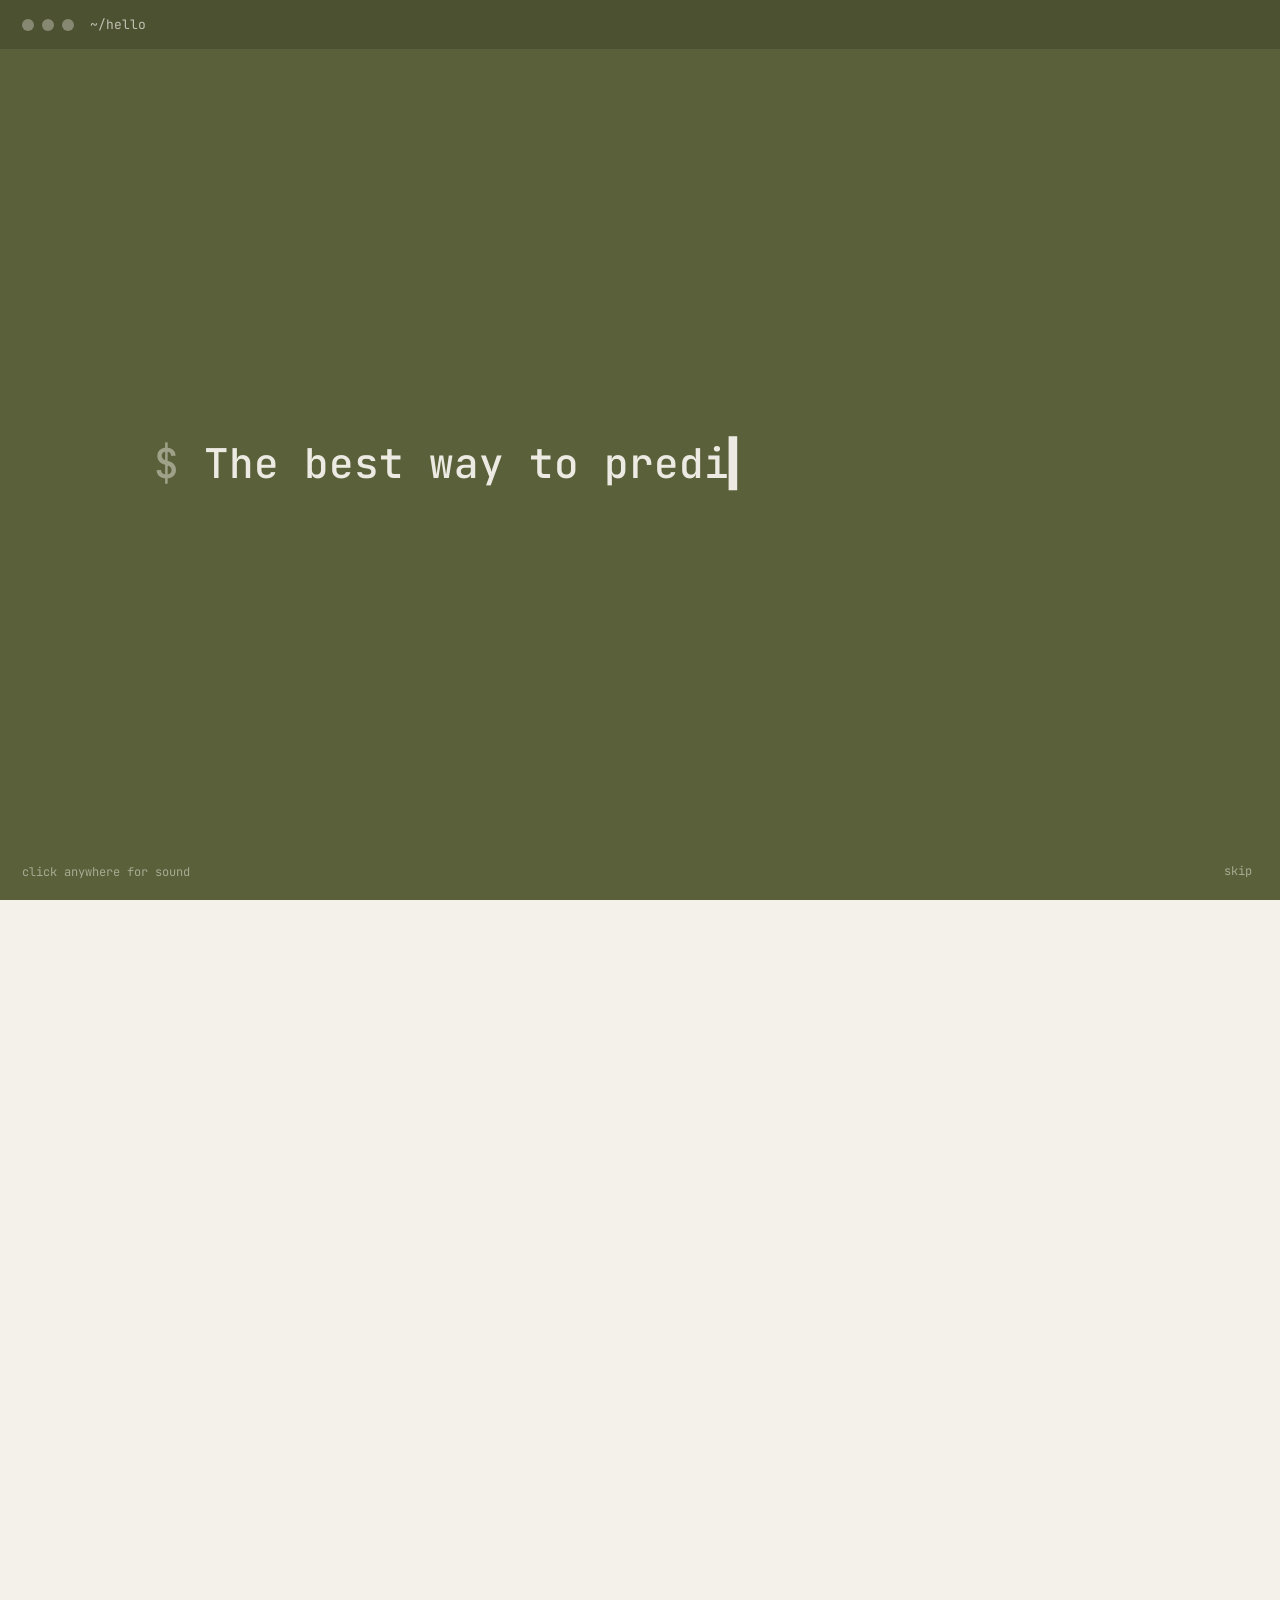
==== commit c33da977: "Home: doors note says 'then scroll until resume' Co-Authored-By: Claude Fable 5.1 <noreply@anthropic" ====
--- a/index.html
+++ b/index.html
@@ -73,7 +73,7 @@
     <div class="term-foot mono"><span>$ my brain is shifting</span><span class="term-hint">click for a quote</span><span class="caret">▍</span></div>
   </div>
 
-  <p class="doors-note" aria-hidden="true"><span>Pick one to see my full resume and projects in each field, then scroll to the bottom</span><svg viewBox="0 0 120 60"><path d="M6 10 C 40 6, 78 14, 96 44" /><path d="M84 40 L97 47 L99 32" /></svg></p>
+  <p class="doors-note" aria-hidden="true"><span>Pick one to see my full resume and projects in each field, then scroll until resume</span><svg viewBox="0 0 120 60"><path d="M6 10 C 40 6, 78 14, 96 44" /><path d="M84 40 L97 47 L99 32" /></svg></p>
   <div class="doors">
     <div class="door" data-c="bio"><span class="mono">01</span><b><a class="door-link" href="bio/">bio</a></b><ul class="wins"><li><a class="wl" href="https://www.sciencedirect.com/science/article/abs/pii/S0960894X25000721" target="_blank" rel="noopener">Publication</a> (IF 2.2)</li><li>Incoming publication, <i>Nature BME</i> (IF 26.3)</li><li><a class="wl" href="https://acs.digitellinc.com/p/s/discovery-synthesis-and-optimization-of-5-phenylisoxazole-based-covalent-inhibitors-targeting-g12c-mutant-kras-for-the-treatment-of-cancer-poster-board-607-606815" target="_blank" rel="noopener">3 conferences</a>: ACS, WCBSURC, SCCUR</li></ul><p class="door-cta">Click to see my resume <span aria-hidden="true">→</span></p></div>
     <div class="door" data-c="hw"><span class="mono">02</span><b><a class="door-link" href="hardware/">hardware</a></b><ul class="wins"><li><a class="wl" href="https://www.thebluealliance.com/team/9470" target="_blank" rel="noopener">FRC Einstein appearance</a> (5th in the world)</li><li><a class="wl" href="https://www.thebluealliance.com/team/9470" target="_blank" rel="noopener">Archimedes, SVDE and HMBDE winners</a> · NorCal DCMP finalist</li><li>Worked @ Founders Inc. startups</li></ul><p class="door-cta">Click to see my resume <span aria-hidden="true">→</span></p></div>
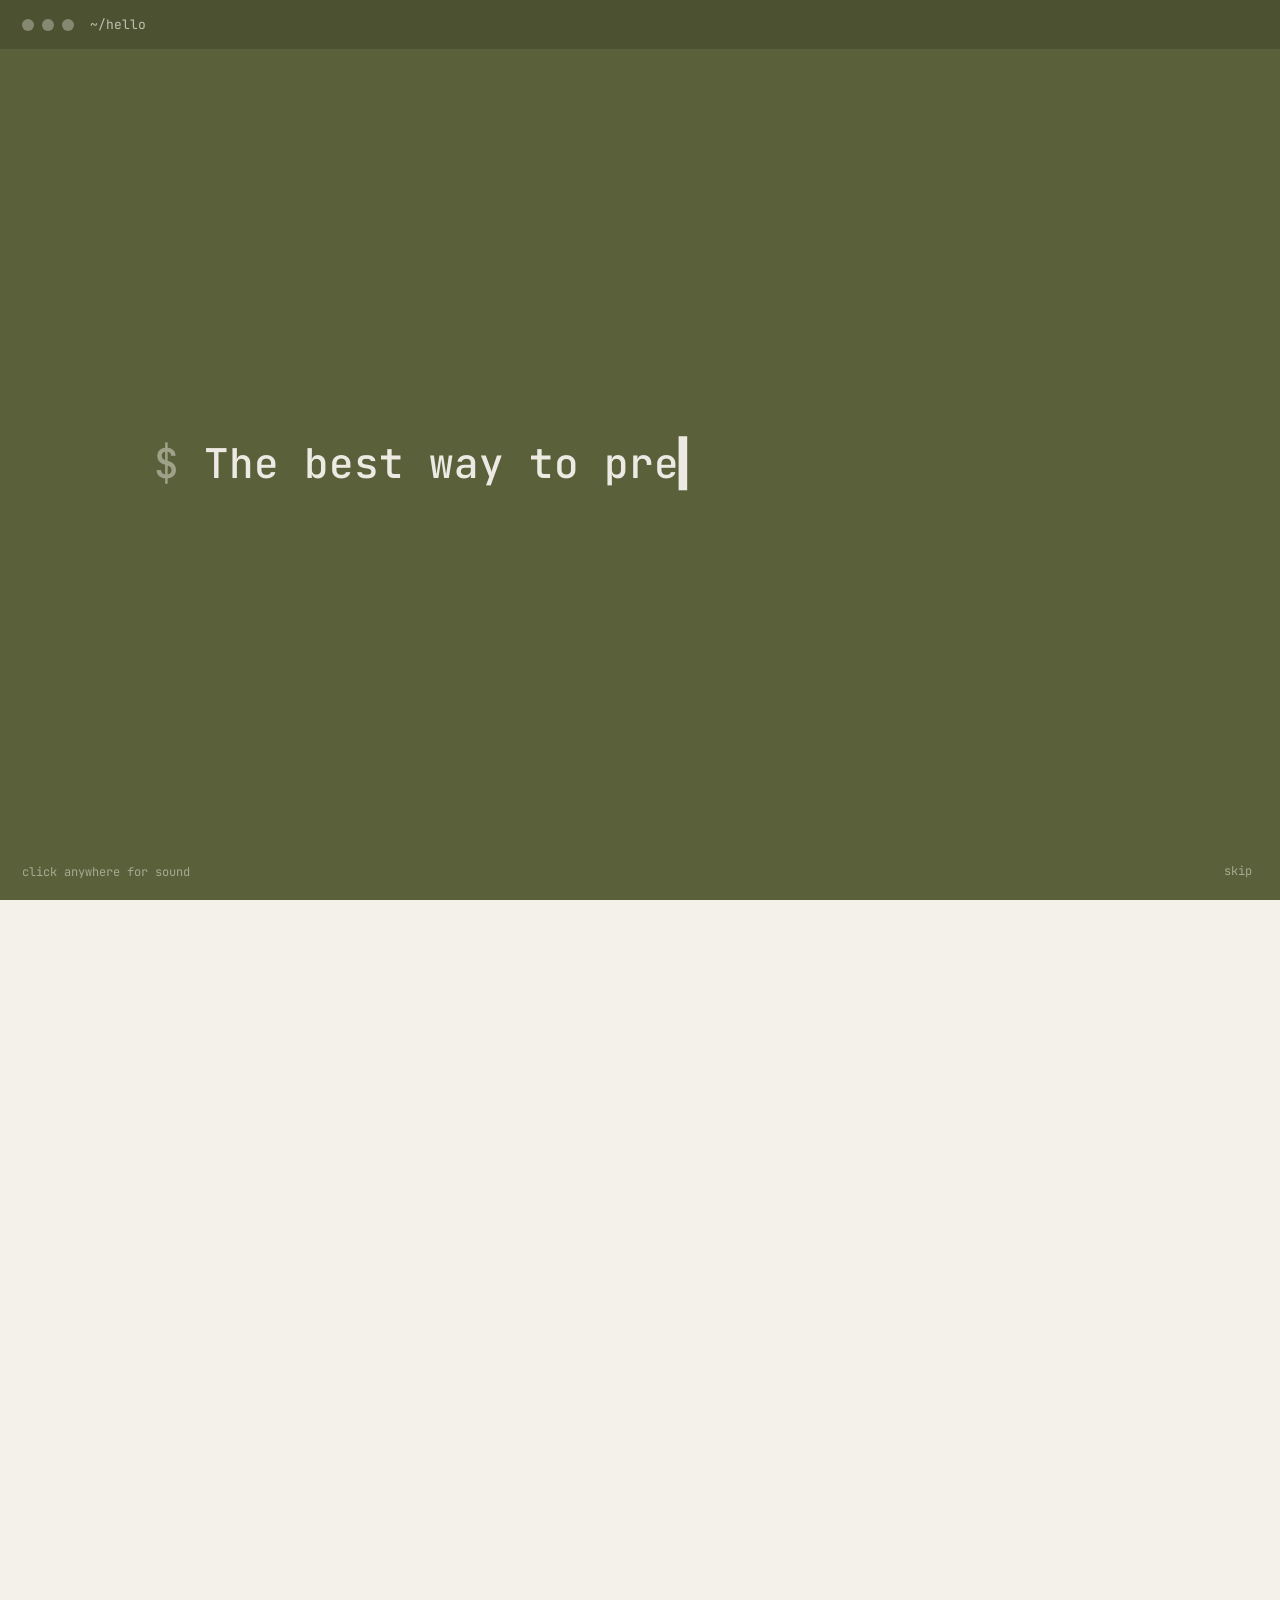
==== commit 77232ad3: "Home: doors note, a tilde before resume Co-Authored-By: Claude Fable 5.1 <noreply@anthropic.com>" ====
--- a/index.html
+++ b/index.html
@@ -73,7 +73,7 @@
     <div class="term-foot mono"><span>$ my brain is shifting</span><span class="term-hint">click for a quote</span><span class="caret">▍</span></div>
   </div>
 
-  <p class="doors-note" aria-hidden="true"><span>Pick one to see my full resume and projects in each field, then scroll until resume</span><svg viewBox="0 0 120 60"><path d="M6 10 C 40 6, 78 14, 96 44" /><path d="M84 40 L97 47 L99 32" /></svg></p>
+  <p class="doors-note" aria-hidden="true"><span>Pick one to see my full resume and projects in each field, then scroll until ~resume</span><svg viewBox="0 0 120 60"><path d="M6 10 C 40 6, 78 14, 96 44" /><path d="M84 40 L97 47 L99 32" /></svg></p>
   <div class="doors">
     <div class="door" data-c="bio"><span class="mono">01</span><b><a class="door-link" href="bio/">bio</a></b><ul class="wins"><li><a class="wl" href="https://www.sciencedirect.com/science/article/abs/pii/S0960894X25000721" target="_blank" rel="noopener">Publication</a> (IF 2.2)</li><li>Incoming publication, <i>Nature BME</i> (IF 26.3)</li><li><a class="wl" href="https://acs.digitellinc.com/p/s/discovery-synthesis-and-optimization-of-5-phenylisoxazole-based-covalent-inhibitors-targeting-g12c-mutant-kras-for-the-treatment-of-cancer-poster-board-607-606815" target="_blank" rel="noopener">3 conferences</a>: ACS, WCBSURC, SCCUR</li></ul><p class="door-cta">Click to see my resume <span aria-hidden="true">→</span></p></div>
     <div class="door" data-c="hw"><span class="mono">02</span><b><a class="door-link" href="hardware/">hardware</a></b><ul class="wins"><li><a class="wl" href="https://www.thebluealliance.com/team/9470" target="_blank" rel="noopener">FRC Einstein appearance</a> (5th in the world)</li><li><a class="wl" href="https://www.thebluealliance.com/team/9470" target="_blank" rel="noopener">Archimedes, SVDE and HMBDE winners</a> · NorCal DCMP finalist</li><li>Worked @ Founders Inc. startups</li></ul><p class="door-cta">Click to see my resume <span aria-hidden="true">→</span></p></div>
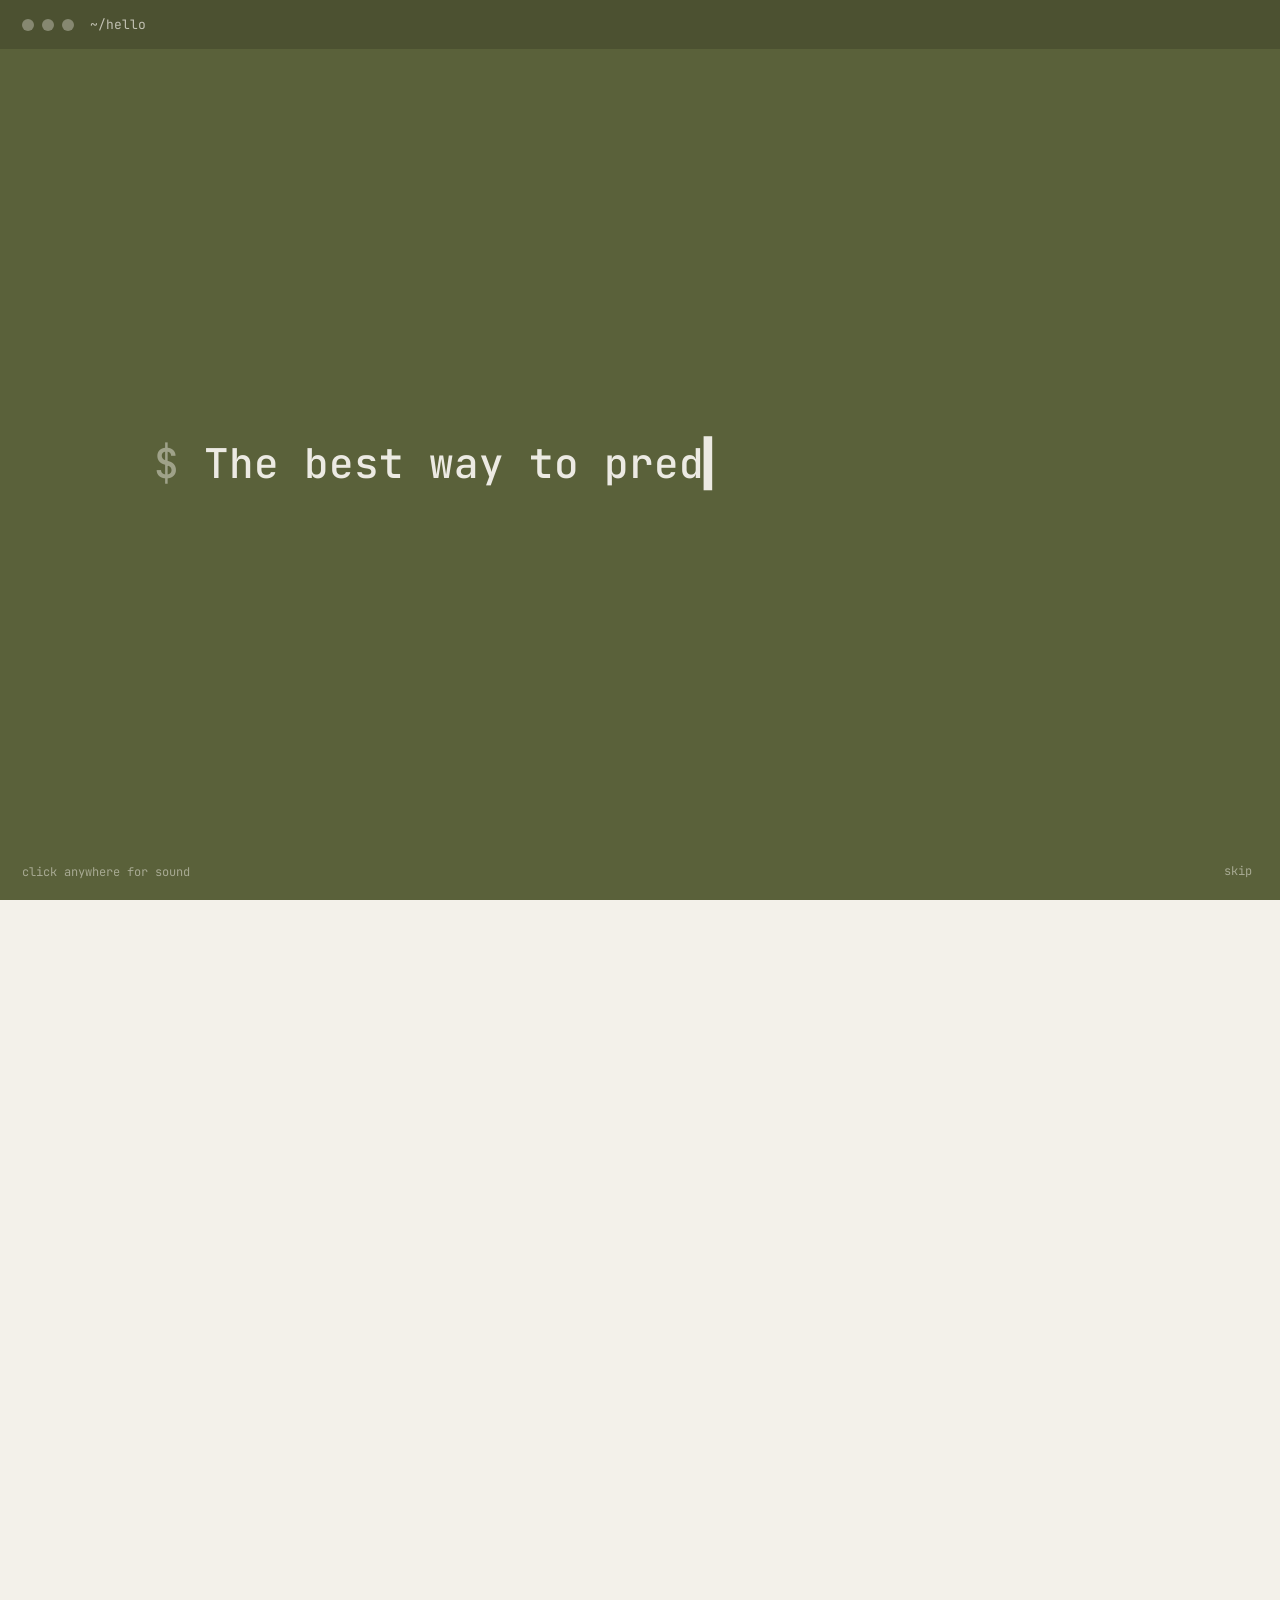
==== commit 5e925b9b: "Resume first on bio and hardware; bolder, quicker door cue; doors note points at the simulations Hom" ====
--- a/index.html
+++ b/index.html
@@ -18,7 +18,7 @@
 <link rel="preconnect" href="https://fonts.googleapis.com" />
 <link rel="preconnect" href="https://fonts.gstatic.com" crossorigin />
 <link href="https://fonts.googleapis.com/css2?family=Anybody:wdth,wght@50..150,300..900&family=JetBrains+Mono:wght@400;500&family=Happy+Monkey&display=swap" rel="stylesheet" />
-<link rel="stylesheet" href="css/site.css?v=73" />
+<link rel="stylesheet" href="css/site.css?v=74" />
 <script>try{if(!sessionStorage.getItem("introSeen")||location.search.includes("intro"))document.documentElement.classList.add("intro-on")}catch(e){}</script>
 </head>
 <body>
@@ -73,7 +73,7 @@
     <div class="term-foot mono"><span>$ my brain is shifting</span><span class="term-hint">click for a quote</span><span class="caret">▍</span></div>
   </div>
 
-  <p class="doors-note" aria-hidden="true"><span>Pick one to see my full resume and projects in each field, then scroll until ~resume</span><svg viewBox="0 0 120 60"><path d="M6 10 C 40 6, 78 14, 96 44" /><path d="M84 40 L97 47 L99 32" /></svg></p>
+  <p class="doors-note" aria-hidden="true"><span>Pick one to see my full resume and projects in each field, then scroll down to the simulations</span><svg viewBox="0 0 120 60"><path d="M6 10 C 40 6, 78 14, 96 44" /><path d="M84 40 L97 47 L99 32" /></svg></p>
   <div class="doors">
     <div class="door" data-c="bio"><span class="mono">01</span><b><a class="door-link" href="bio/">bio</a></b><ul class="wins"><li><a class="wl" href="https://www.sciencedirect.com/science/article/abs/pii/S0960894X25000721" target="_blank" rel="noopener">Publication</a> (IF 2.2)</li><li>Incoming publication, <i>Nature BME</i> (IF 26.3)</li><li><a class="wl" href="https://acs.digitellinc.com/p/s/discovery-synthesis-and-optimization-of-5-phenylisoxazole-based-covalent-inhibitors-targeting-g12c-mutant-kras-for-the-treatment-of-cancer-poster-board-607-606815" target="_blank" rel="noopener">3 conferences</a>: ACS, WCBSURC, SCCUR</li></ul><p class="door-cta">Click to see my resume <span aria-hidden="true">→</span></p></div>
     <div class="door" data-c="hw"><span class="mono">02</span><b><a class="door-link" href="hardware/">hardware</a></b><ul class="wins"><li><a class="wl" href="https://www.thebluealliance.com/team/9470" target="_blank" rel="noopener">FRC Einstein appearance</a> (5th in the world)</li><li><a class="wl" href="https://www.thebluealliance.com/team/9470" target="_blank" rel="noopener">Archimedes, SVDE and HMBDE winners</a> · NorCal DCMP finalist</li><li>Worked @ Founders Inc. startups</li></ul><p class="door-cta">Click to see my resume <span aria-hidden="true">→</span></p></div>
--- a/css/site.css
+++ b/css/site.css
@@ -329,8 +329,8 @@
 .door:hover .wins li::before { background: #fff; }
 .door { justify-content: flex-start; align-content: start; } .door b { margin-top: 6px; }
 .door { grid-template-rows: auto auto 1fr auto; }
-.door .door-cta { margin: 16px 0 0; align-self: end; display: flex; align-items: center; gap: 6px; font-size: 13px; font-weight: 500; color: var(--ink-3); transition: color 260ms ease; }
-.door .door-cta span { display: inline-block; font-size: inherit; color: inherit; transition: transform 300ms var(--spring), color 260ms ease; }
+.door .door-cta { margin: 16px 0 0; align-self: end; display: flex; align-items: center; gap: 6px; font-size: 13px; font-weight: 700; color: var(--ink-3); transition: color 120ms ease; }
+.door .door-cta span { display: inline-block; font-size: inherit; color: inherit; transition: transform 160ms var(--spring), color 120ms ease; }
 .door:hover .door-cta { color: #fff; }
 .door:hover .door-cta span { transform: translateX(5px); color: inherit; }
 
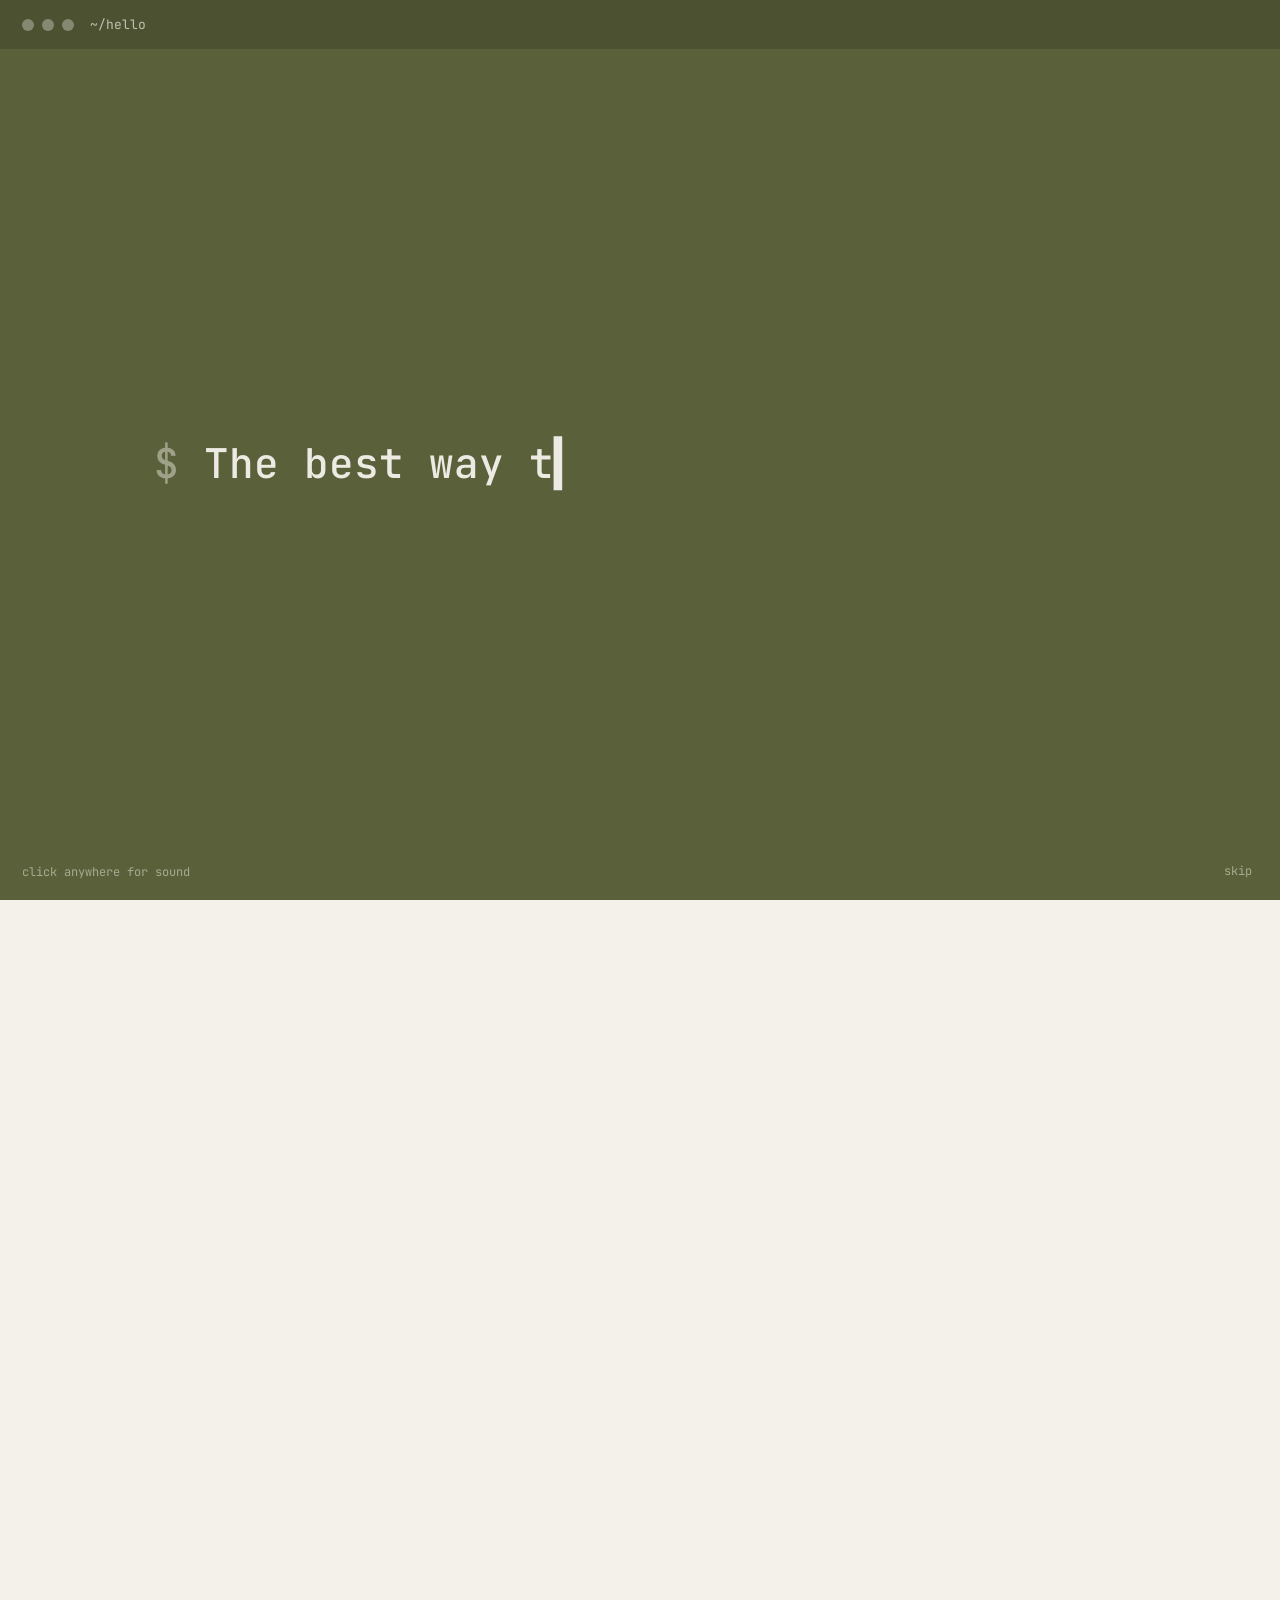
==== commit 14c26867: "Door cue: black, larger, bold; drop the resume PDF links on bio, hardware and samaOS Co-Authored-By:" ====
--- a/index.html
+++ b/index.html
@@ -18,7 +18,7 @@
 <link rel="preconnect" href="https://fonts.googleapis.com" />
 <link rel="preconnect" href="https://fonts.gstatic.com" crossorigin />
 <link href="https://fonts.googleapis.com/css2?family=Anybody:wdth,wght@50..150,300..900&family=JetBrains+Mono:wght@400;500&family=Happy+Monkey&display=swap" rel="stylesheet" />
-<link rel="stylesheet" href="css/site.css?v=74" />
+<link rel="stylesheet" href="css/site.css?v=75" />
 <script>try{if(!sessionStorage.getItem("introSeen")||location.search.includes("intro"))document.documentElement.classList.add("intro-on")}catch(e){}</script>
 </head>
 <body>
--- a/css/site.css
+++ b/css/site.css
@@ -329,7 +329,7 @@
 .door:hover .wins li::before { background: #fff; }
 .door { justify-content: flex-start; align-content: start; } .door b { margin-top: 6px; }
 .door { grid-template-rows: auto auto 1fr auto; }
-.door .door-cta { margin: 16px 0 0; align-self: end; display: flex; align-items: center; gap: 6px; font-size: 13px; font-weight: 700; color: var(--ink-3); transition: color 120ms ease; }
+.door .door-cta { margin: 18px 0 0; align-self: end; display: flex; align-items: center; gap: 8px; font-size: 17px; font-weight: 700; letter-spacing: -0.01em; color: var(--ink); transition: color 120ms ease; }
 .door .door-cta span { display: inline-block; font-size: inherit; color: inherit; transition: transform 160ms var(--spring), color 120ms ease; }
 .door:hover .door-cta { color: #fff; }
 .door:hover .door-cta span { transform: translateX(5px); color: inherit; }
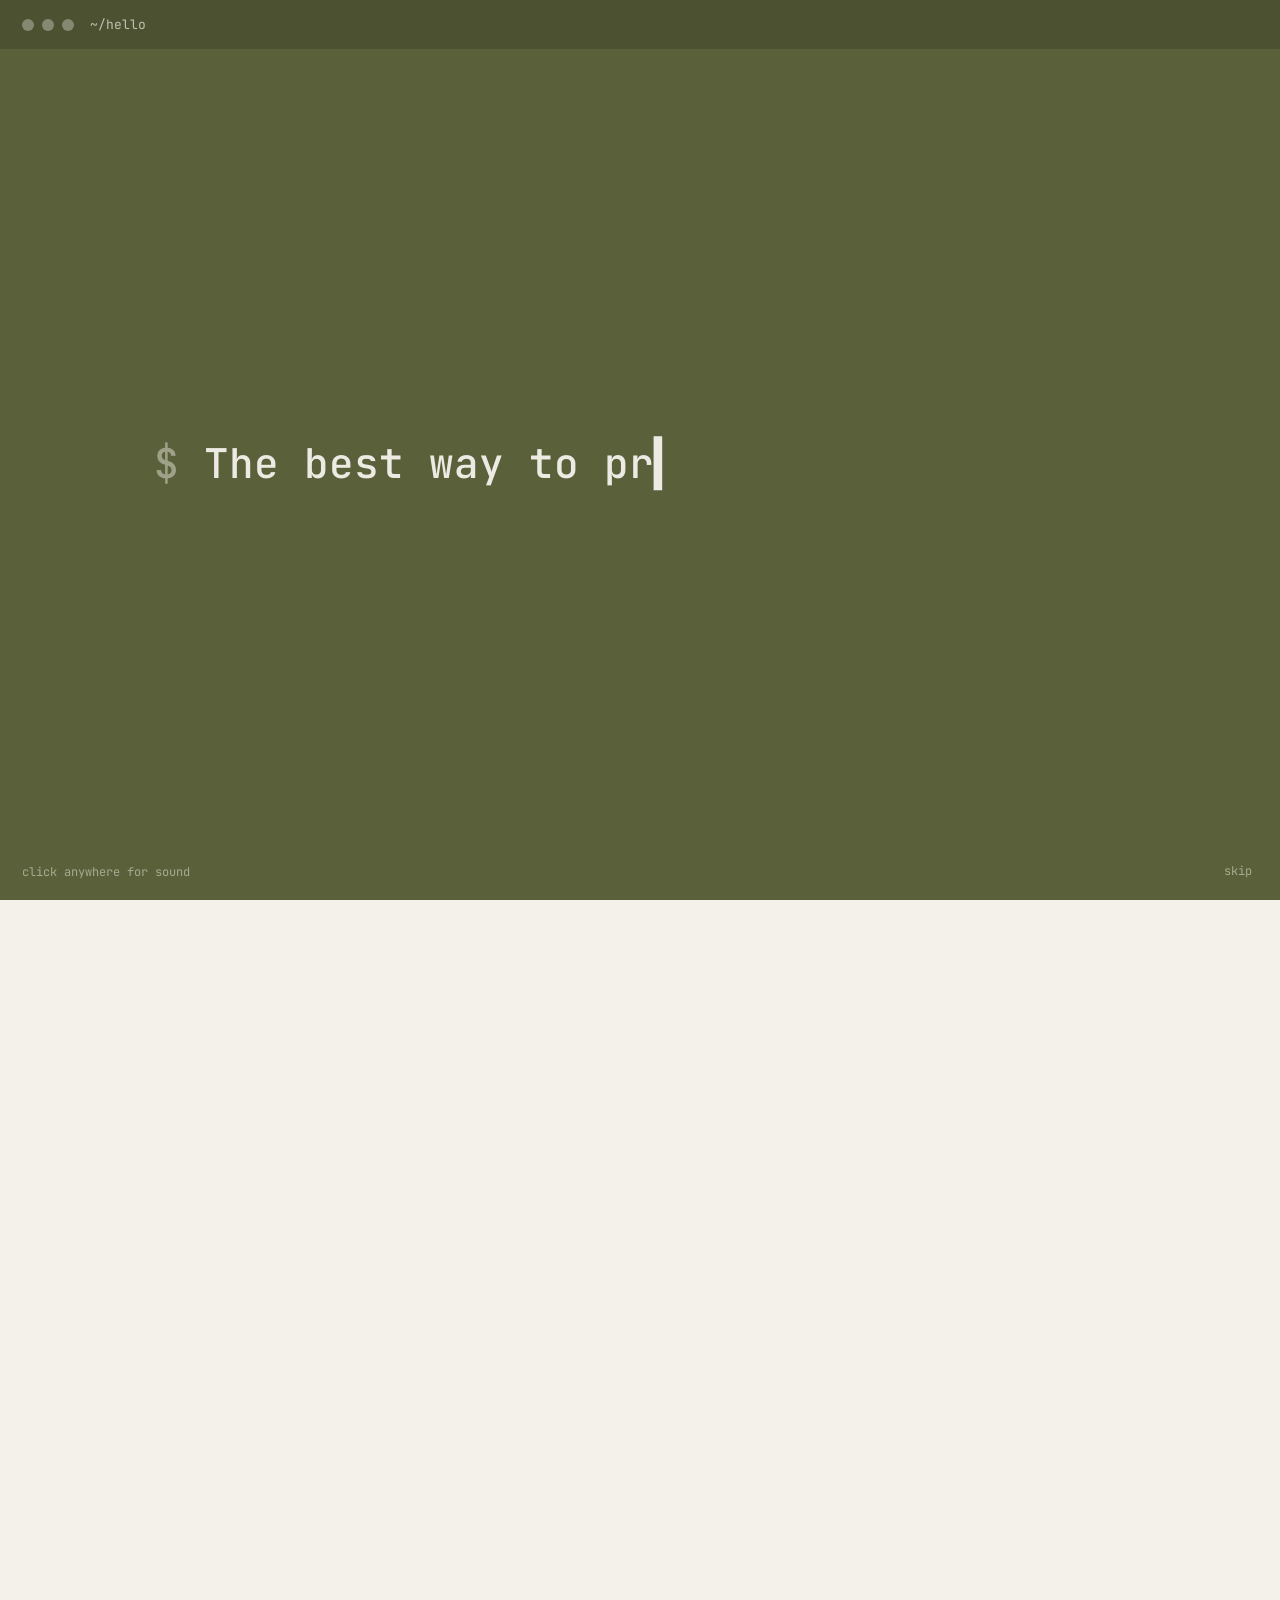
==== commit 5e8cc6d0: "Personal statement page, linked from Intellectual outlets Co-Authored-By: Claude Fable 5.1 <noreply@" ====
--- a/index.html
+++ b/index.html
@@ -18,7 +18,7 @@
 <link rel="preconnect" href="https://fonts.googleapis.com" />
 <link rel="preconnect" href="https://fonts.gstatic.com" crossorigin />
 <link href="https://fonts.googleapis.com/css2?family=Anybody:wdth,wght@50..150,300..900&family=JetBrains+Mono:wght@400;500&family=Happy+Monkey&display=swap" rel="stylesheet" />
-<link rel="stylesheet" href="css/site.css?v=75" />
+<link rel="stylesheet" href="css/site.css?v=76" />
 <script>try{if(!sessionStorage.getItem("introSeen")||location.search.includes("intro"))document.documentElement.classList.add("intro-on")}catch(e){}</script>
 </head>
 <body>
@@ -138,7 +138,7 @@
     <section data-p="advice" hidden><h2>Advice</h2><p class="mp-end">still too immature lol, still finding myself and philosophy</p></section>
     <section data-p="important" hidden><h2>Important</h2><p class="mp-q"><b>List five things that are important to you.</b></p><ol class="mp-ol"><li>Sonder</li><li>Leg press</li><li>Pipette tips</li><li>Mom</li><li>Airpods</li><li>Risk-Theory</li></ol></section>
     <section data-p="words" hidden><h2>Random words</h2><p class="wd-k mono">The Dictionary of metarealizations</p><p class="wd-note">I made these words at like 3am like 2 years ago lol</p><article class="wd-card" aria-live="polite"><p class="wd-empty">Hit generate.</p></article><div class="wd-row"><button class="pill resume wd-go" type="button">Generate</button></div></section>
-    <section data-p="outlets" hidden><h2>Intellectual outlets</h2><p class="mp-q"><b>List a selection of texts, resources, and outlets that have contributed to your intellectual development outside of academic courses, including but not limited to books, journals, websites, podcasts, essays, plays, presentations, videos, museums, and other content that you enjoy. [/100]</b></p><p class="mp-k mono">Books:</p><p class="mp-v">Dictionary of Obscure Sorrows, Consider the Lobster, Bhagavad Gita, White Nights, A Report to an Academy, Thinking Fast and Slow, The Myth of Sisyphus, The Death of the Author</p><p class="mp-k mono">Textbooks:</p><p class="mp-v">Janeway&#39;s Immunobiology, Photon to Neuron, Lehninger Principles of Biochemistry, Fundamentals of Neuroscience</p><p class="mp-k mono">Content/Shows/Podcasts:</p><p class="mp-v">One Piece, Vinland Saga, Neon Genesis Evangelion, Shawn Grows, MicrobeTV, This Week in Virology (TWIV), Oversimplified</p><p class="mp-k mono">Concepts:</p><p class="mp-v">Mono No Aware, Miyabi, Wabi-Sabi, Absurdism, Sonder, Freedom</p><p class="mp-k mono">Discord Servers:</p><p class="mp-v">Meditation Mind, Biocord, Psych Den, Sisyphus55, Blender Community</p><p class="mp-end">People who introduce me to new ways of thinking and seeing change my life.</p></section>
+    <section data-p="outlets" hidden><h2>Intellectual outlets</h2><p class="mp-q"><b>List a selection of texts, resources, and outlets that have contributed to your intellectual development outside of academic courses, including but not limited to books, journals, websites, podcasts, essays, plays, presentations, videos, museums, and other content that you enjoy. [/100]</b></p><p class="mp-k mono">Books:</p><p class="mp-v">Dictionary of Obscure Sorrows, Consider the Lobster, Bhagavad Gita, White Nights, A Report to an Academy, Thinking Fast and Slow, The Myth of Sisyphus, The Death of the Author</p><p class="mp-k mono">Textbooks:</p><p class="mp-v">Janeway&#39;s Immunobiology, Photon to Neuron, Lehninger Principles of Biochemistry, Fundamentals of Neuroscience</p><p class="mp-k mono">Content/Shows/Podcasts:</p><p class="mp-v">One Piece, Vinland Saga, Neon Genesis Evangelion, Shawn Grows, MicrobeTV, This Week in Virology (TWIV), Oversimplified</p><p class="mp-k mono">Concepts:</p><p class="mp-v">Mono No Aware, Miyabi, Wabi-Sabi, Absurdism, Sonder, Freedom</p><p class="mp-k mono">Discord Servers:</p><p class="mp-v">Meditation Mind, Biocord, Psych Den, Sisyphus55, Blender Community</p><p class="mp-end">People who introduce me to new ways of thinking and seeing change my life.</p><p class="mp-act"><a class="mp-btn" href="personal-statement/">Personal statement <span aria-hidden="true">→</span></a></p></section>
   </div>
 </div>
 <script src="js/intro.js?v=13"></script>
--- a/css/site.css
+++ b/css/site.css
@@ -504,6 +504,12 @@
 .mp-end { margin: 24px 0 0; font-size: 16px; line-height: 1.55; color: var(--ink); }
 .mp-ol { margin: 0; padding-left: 1.4em; display: grid; gap: 6px; font-size: 16px; line-height: 1.5; color: #45443f; }
 .mp-ol li::marker { font: 500 13px var(--mono); color: var(--ink-3); }
+.mp-act { margin: 26px 0 0; }
+.mp .mp-btn { display: inline-flex; align-items: center; gap: 8px; height: 42px; padding: 0 18px; border-radius: 11px; background: var(--ink); color: var(--paper); font: 500 13px var(--mono); text-decoration: none; transition: background 120ms ease, transform 110ms var(--spring); }
+.mp .mp-btn span { display: inline-block; font-size: inherit; color: inherit; transition: transform 160ms var(--spring); }
+.mp .mp-btn:hover { background: var(--olive); text-decoration: none; }
+.mp .mp-btn:hover span { transform: translateX(4px); }
+.mp .mp-btn:active { transform: scale(0.97); }
 .cl { list-style: none; margin: 8px 0 0; padding: 0 0 0 22px; position: relative; display: grid; gap: 18px; }
 .cl::before { content: ''; position: absolute; left: 5px; top: 8px; bottom: 8px; border-left: 2px solid rgba(90, 97, 58, 0.35); }
 .cl li { position: relative; display: flex; align-items: baseline; gap: 14px; }
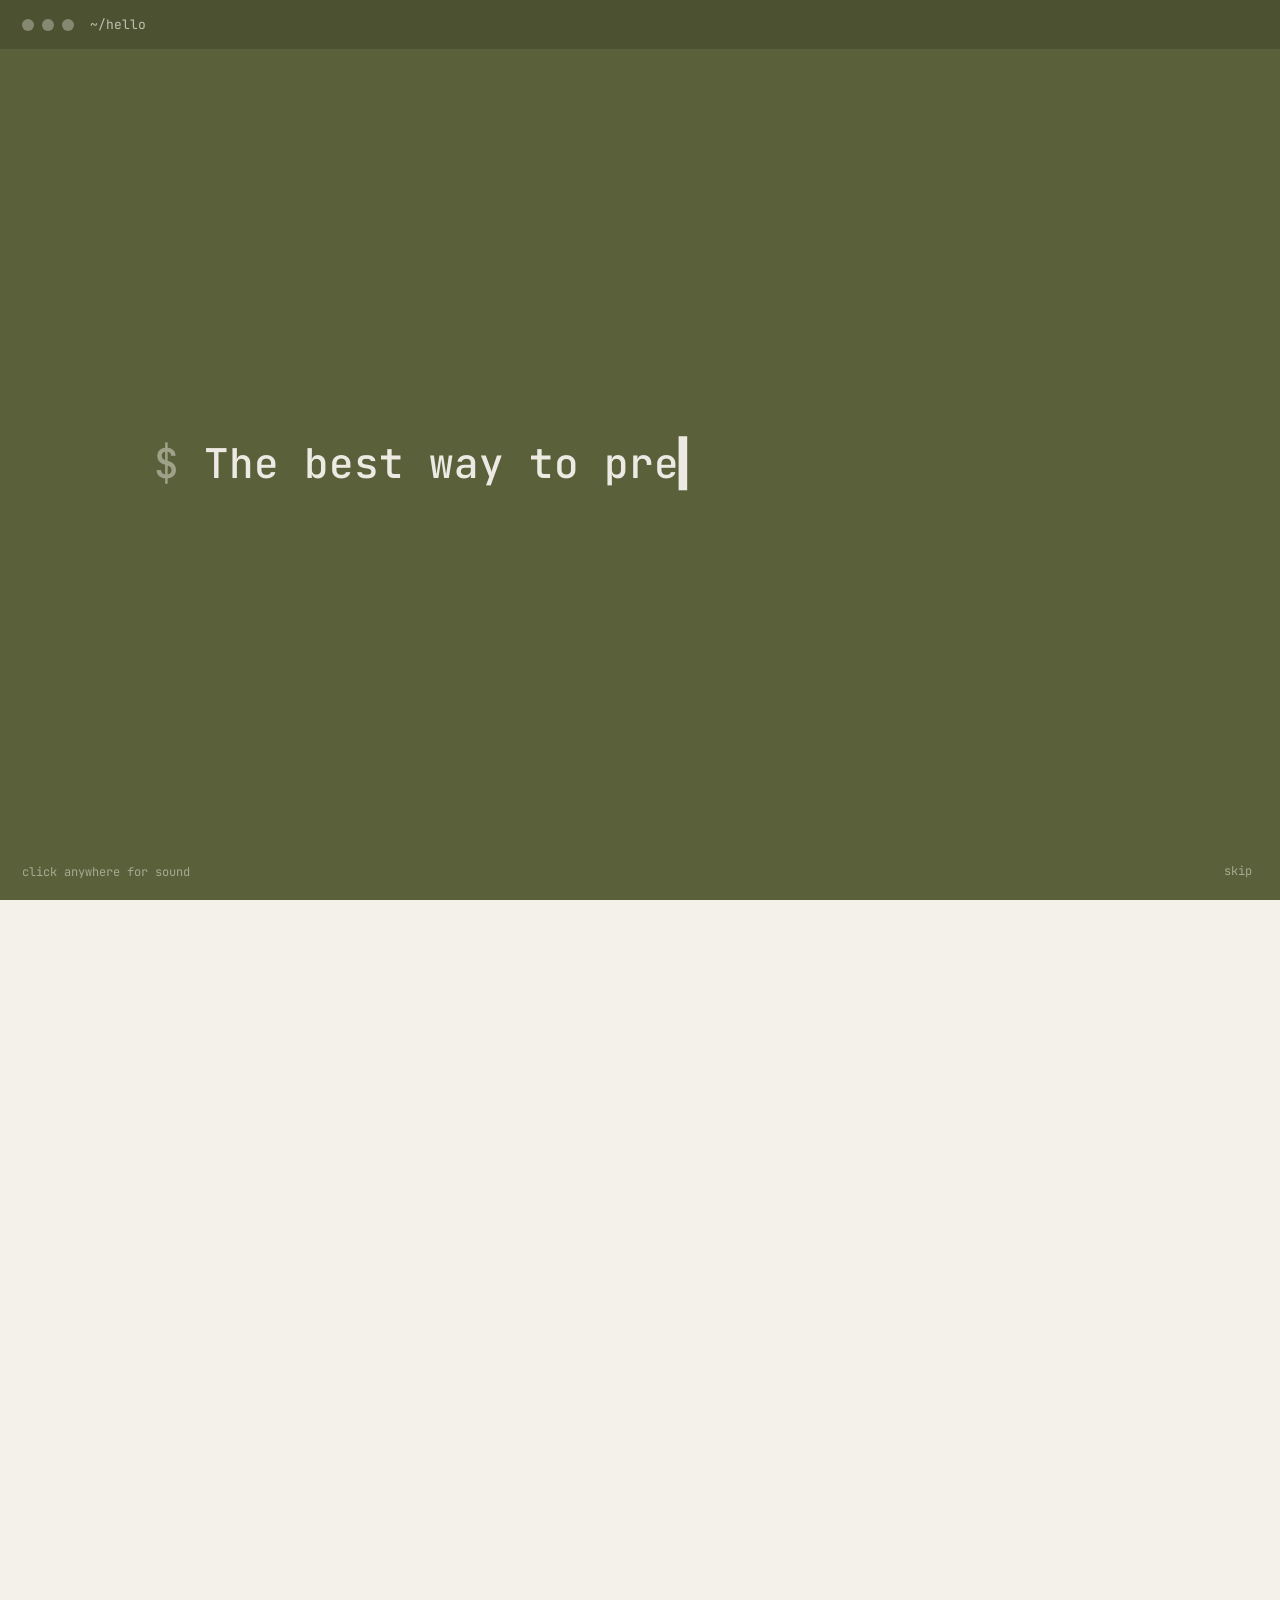
==== commit 642d62c8: "Home: new features since the demo, under the propel demos line Co-Authored-By: Claude Fable 5.1 <nor" ====
--- a/index.html
+++ b/index.html
@@ -18,7 +18,7 @@
 <link rel="preconnect" href="https://fonts.googleapis.com" />
 <link rel="preconnect" href="https://fonts.gstatic.com" crossorigin />
 <link href="https://fonts.googleapis.com/css2?family=Anybody:wdth,wght@50..150,300..900&family=JetBrains+Mono:wght@400;500&family=Happy+Monkey&display=swap" rel="stylesheet" />
-<link rel="stylesheet" href="css/site.css?v=76" />
+<link rel="stylesheet" href="css/site.css?v=77" />
 <script>try{if(!sessionStorage.getItem("introSeen")||location.search.includes("intro"))document.documentElement.classList.add("intro-on")}catch(e){}</script>
 </head>
 <body>
@@ -58,6 +58,7 @@
     <p class="desc">Seattle/SF. ece @ uw. hmu if ur doing anything random or crazy. usually working out at the IMA, reading, or on some random side quest. <a class="mail" href="mailto:samahith@uw.edu">samahith@uw.edu</a></p>
     <p class="now"><span class="k mono">building:</span> <b>propel</b>, a marketing and finance workspace for small technical teams</p>
     <p class="demos"><span class="k mono">propel demos:</span> <a href="https://youtu.be/bILMYOQRC60" target="_blank" rel="noopener">demo 1 <span aria-hidden="true">↗</span></a> <span class="dot" aria-hidden="true">·</span> <a href="https://youtu.be/j19DnUUM4wg" target="_blank" rel="noopener">demo 2 <span aria-hidden="true">↗</span></a></p>
+    <p class="since"><span class="k mono">new features not in demo:</span> Grok bot and Hermes agent dashboard, Slack Importer, and Propel MCP</p>
     <div class="links">
       <a class="pill" href="https://github.com/MowkE" target="_blank" rel="noopener"><svg viewBox="0 0 16 16" aria-hidden="true"><path fill="currentColor" d="M8 0C3.58 0 0 3.58 0 8c0 3.54 2.29 6.53 5.47 7.59.4.07.55-.17.55-.38 0-.19-.01-.82-.01-1.49-2.01.37-2.53-.49-2.69-.94-.09-.23-.48-.94-.82-1.13-.28-.15-.68-.52-.01-.53.63-.01 1.08.58 1.23.82.72 1.21 1.87.87 2.33.66.07-.52.28-.87.51-1.07-1.78-.2-3.64-.89-3.64-3.95 0-.87.31-1.59.82-2.15-.08-.2-.36-1.02.08-2.12 0 0 .67-.21 2.2.82.64-.18 1.32-.27 2-.27.68 0 1.36.09 2 .27 1.53-1.04 2.2-.82 2.2-.82.44 1.1.16 1.92.08 2.12.51.56.82 1.27.82 2.15 0 3.07-1.87 3.75-3.65 3.95.29.25.54.73.54 1.48 0 1.07-.01 1.93-.01 2.2 0 .21.15.46.55.38A8.013 8.013 0 0016 8c0-4.42-3.58-8-8-8z"/></svg>github</a>
       <a class="pill" id="linkedin" href="https://www.linkedin.com/in/samahith-thellakal-50a3a5290/" target="_blank" rel="noopener"><svg viewBox="0 0 16 16" aria-hidden="true"><path fill="currentColor" d="M0 1.15C0 .52.52 0 1.15 0h13.7C15.48 0 16 .52 16 1.15v13.7c0 .63-.52 1.15-1.15 1.15H1.15C.52 16 0 15.48 0 14.85V1.15zm4.94 12.24V6.17H2.54v7.22h2.4zM3.74 5.18c.84 0 1.36-.55 1.36-1.25-.02-.71-.52-1.25-1.34-1.25-.82 0-1.36.54-1.36 1.25 0 .7.52 1.25 1.33 1.25h.01zm4.91 8.21V9.36c0-.22.02-.43.08-.59.17-.43.57-.88 1.23-.88.87 0 1.21.66 1.21 1.63v3.87h2.4V9.25c0-2.22-1.18-3.25-2.76-3.25-1.28 0-1.84.7-2.16 1.2v.03h-.02l.02-.03V6.17h-2.4c.03.68 0 7.22 0 7.22h2.4z"/></svg>linkedin</a>
--- a/css/site.css
+++ b/css/site.css
@@ -258,7 +258,9 @@
 .term-hint { margin-left: auto; margin-right: 12px; font-size: 11px; opacity: 0; transition: opacity 250ms ease; color: rgba(243, 241, 234, 0.6); }
 .term:hover .term-hint { opacity: 1; }
 .now { margin: -8px 0 6px; max-width: 46ch; font-size: 16px; line-height: 1.55; color: #45443f; text-wrap: pretty; }
-.demos { margin: 0 0 22px; font-size: 16px; line-height: 1.55; color: #45443f; }
+.demos { margin: 0 0 6px; font-size: 16px; line-height: 1.55; color: #45443f; }
+.since { margin: 0 0 22px; max-width: 46ch; font-size: 16px; line-height: 1.55; color: #45443f; text-wrap: pretty; }
+.since .k { font-size: 13px; letter-spacing: 0.04em; color: var(--olive); }
 .demos .k { font-size: 13px; letter-spacing: 0.04em; color: var(--olive); }
 .demos a { color: var(--ink); font-weight: 600; text-decoration: underline; text-decoration-color: var(--olive); text-underline-offset: 3px; white-space: nowrap; }
 .demos a:hover { color: var(--olive); }
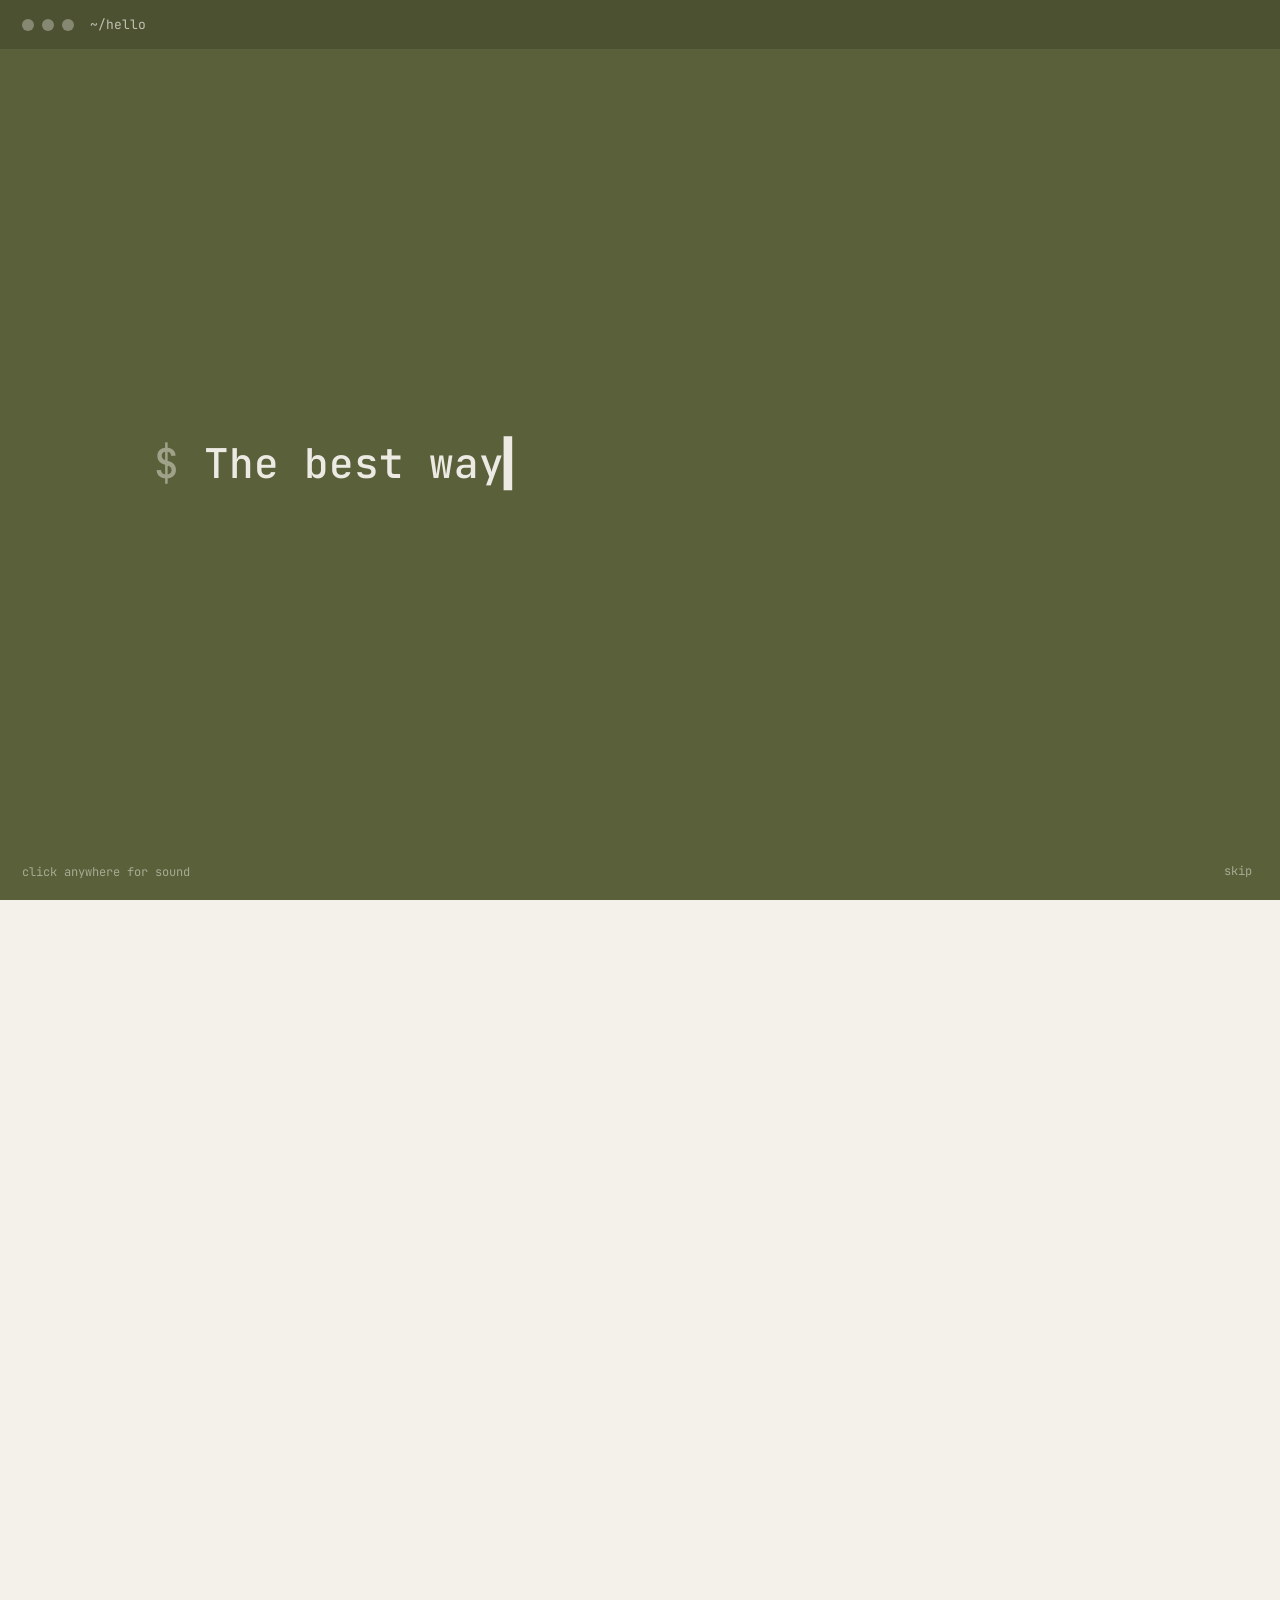
==== commit 3bd512b4: "Home: hide the Random words panel for now (words.js kept) Co-Authored-By: Claude Fable 5.1 <noreply@" ====
--- a/index.html
+++ b/index.html
@@ -39,7 +39,6 @@
     <li><button type="button" data-p="advice">Advice</button></li>
     <li><button type="button" data-p="important">Important</button></li>
     <li><button type="button" data-p="outlets">Intellectual outlets</button></li>
-    <li><button type="button" data-p="words">Random words</button></li>
   </ul>
 </div>
 <!-- ───────────────────────────── home ───────────────────────────── -->
@@ -138,7 +137,6 @@
     <section data-p="changelog" hidden><h2>Changelog</h2><ol class="cl"><li><span class="cl-v mono">v0.0</span><p>spawned in</p></li><li class="cl-gap"><p>ill fill in everything in between later</p></li><li><span class="cl-v mono">vNOW</span><p>at UW mixing cool fields</p></li></ol></section>
     <section data-p="advice" hidden><h2>Advice</h2><p class="mp-end">still too immature lol, still finding myself and philosophy</p></section>
     <section data-p="important" hidden><h2>Important</h2><p class="mp-q"><b>List five things that are important to you.</b></p><ol class="mp-ol"><li>Sonder</li><li>Leg press</li><li>Pipette tips</li><li>Mom</li><li>Airpods</li><li>Risk-Theory</li></ol></section>
-    <section data-p="words" hidden><h2>Random words</h2><p class="wd-k mono">The Dictionary of metarealizations</p><p class="wd-note">I made these words at like 3am like 2 years ago lol</p><article class="wd-card" aria-live="polite"><p class="wd-empty">Hit generate.</p></article><div class="wd-row"><button class="pill resume wd-go" type="button">Generate</button></div></section>
     <section data-p="outlets" hidden><h2>Intellectual outlets</h2><p class="mp-q"><b>List a selection of texts, resources, and outlets that have contributed to your intellectual development outside of academic courses, including but not limited to books, journals, websites, podcasts, essays, plays, presentations, videos, museums, and other content that you enjoy. [/100]</b></p><p class="mp-k mono">Books:</p><p class="mp-v">Dictionary of Obscure Sorrows, Consider the Lobster, Bhagavad Gita, White Nights, A Report to an Academy, Thinking Fast and Slow, The Myth of Sisyphus, The Death of the Author</p><p class="mp-k mono">Textbooks:</p><p class="mp-v">Janeway&#39;s Immunobiology, Photon to Neuron, Lehninger Principles of Biochemistry, Fundamentals of Neuroscience</p><p class="mp-k mono">Content/Shows/Podcasts:</p><p class="mp-v">One Piece, Vinland Saga, Neon Genesis Evangelion, Shawn Grows, MicrobeTV, This Week in Virology (TWIV), Oversimplified</p><p class="mp-k mono">Concepts:</p><p class="mp-v">Mono No Aware, Miyabi, Wabi-Sabi, Absurdism, Sonder, Freedom</p><p class="mp-k mono">Discord Servers:</p><p class="mp-v">Meditation Mind, Biocord, Psych Den, Sisyphus55, Blender Community</p><p class="mp-end">People who introduce me to new ways of thinking and seeing change my life.</p><p class="mp-act"><a class="mp-btn" href="personal-statement/">Personal statement <span aria-hidden="true">→</span></a></p></section>
   </div>
 </div>
@@ -146,7 +144,6 @@
 <script src="js/woodstock.js?v=14"></script>
 <script src="js/capsule.js?v=1"></script>
 <script src="js/sidequests.js?v=6"></script>
-<script src="js/words.js?v=1"></script>
 <script src="js/menu.js?v=3"></script>
 <script type="module" src="js/site.js?v=7"></script>
 </body>
